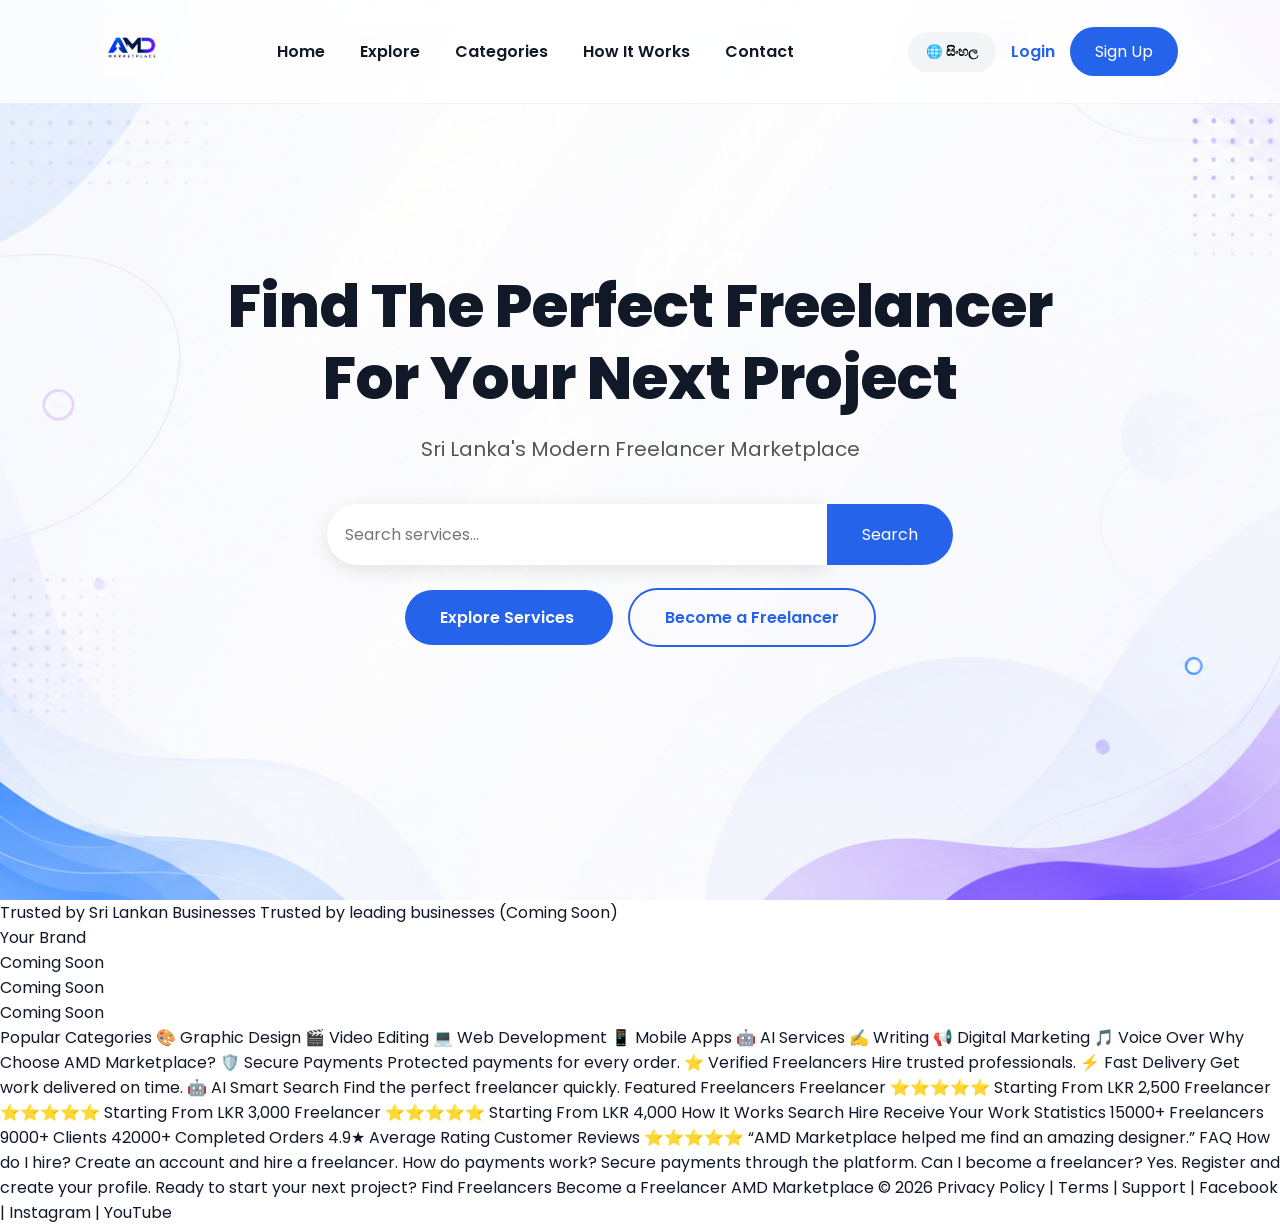
==== index.html @ 3aed6eac "Update index.html" ====
<!DOCTYPE html>
<html lang="en">
<head>
    <meta charset="UTF-8">
    <meta name="viewport" content="width=device-width, initial-scale=1.0">

    <title>AMD Marketplace | Sri Lanka's Freelancer Marketplace</title>

    <link rel="icon" type="image/png" href="images/dj.png">

    <link rel="stylesheet" href="style.css">

    <link href="https://fonts.googleapis.com/css2?family=Poppins:wght@300;400;500;600;700;800&display=swap" rel="stylesheet">

</head>

<body>

<header>

    <nav class="navbar">

        <div class="logo">

            <a href="index.html">
                <img src="images/dj.png" alt="AMD Marketplace Logo">
            </a>

        </div>

        <ul class="nav-links">

            <li><a href="#">Home</a></li>
            <li><a href="#">Explore</a></li>
            <li><a href="#">Categories</a></li>
            <li><a href="#">How It Works</a></li>
            <li><a href="#">Contact</a></li>

        </ul>

        <div class="nav-right">

            <button class="language-btn">
                🌐 සිංහල
            </button>

            <a href="#" class="login-btn">
                Login
            </a>

            <a href="#" class="signup-btn">
                Sign Up
            </a>

        </div>

    </nav>

</header>

<section class="hero">

    <div class="overlay"></div>

    <div class="hero-content">

        <h1>

            Find The Perfect Freelancer<br>

            For Your Next Project

        </h1>

        <p>

            Sri Lanka's Modern Freelancer Marketplace

        </p>

        <div class="search-box">

            <input
            type="text"
            placeholder="Search services...">

            <button>

                Search

            </button>

        </div>

        <div class="hero-buttons">

            <a href="#" class="explore-btn">

                Explore Services

            </a>

            <a href="#" class="become-btn">

                Become a Freelancer

            </a>

        </div>

    </div>

</section>
    Trusted by Sri Lankan Businesses
Trusted by leading businesses (Coming Soon)
        <div class="logo-card">Your Brand</div>
        <div class="logo-card">Coming Soon</div>
        <div class="logo-card">Coming Soon</div>
        <div class="logo-card">Coming Soon</div>
    </div>

Popular Categories
🎨
Graphic Design

🎬
Video Editing

💻
Web Development

📱
Mobile Apps

🤖
AI Services

✍️
Writing

📢
Digital Marketing

🎵
Voice Over

Why Choose AMD Marketplace?
🛡️ Secure Payments
Protected payments for every order.

⭐ Verified Freelancers
Hire trusted professionals.

⚡ Fast Delivery
Get work delivered on time.

🤖 AI Smart Search
Find the perfect freelancer quickly.

Featured Freelancers
Freelancer
⭐⭐⭐⭐⭐
Starting From LKR 2,500

Freelancer
⭐⭐⭐⭐⭐
Starting From LKR 3,000

Freelancer
⭐⭐⭐⭐⭐
Starting From LKR 4,000

How It Works
Search
Hire
Receive Your Work
Statistics
15000+
Freelancers

9000+
Clients

42000+
Completed Orders

4.9★
Average Rating

Customer Reviews
⭐⭐⭐⭐⭐ “AMD Marketplace helped me find an amazing designer.”
FAQ
How do I hire?
Create an account and hire a freelancer.
How do payments work?
Secure payments through the platform.
Can I become a freelancer?
Yes. Register and create your profile.
Ready to start your next project?
Find Freelancers Become a Freelancer
AMD Marketplace © 2026
Privacy Policy | Terms | Support | Facebook | Instagram | YouTube


<script src="script.js"></script>
    

</body>
</html>
---- style.css ----
/* ==========================
   AMD Marketplace
   Main Stylesheet
========================== */

*{
    margin:0;
    padding:0;
    box-sizing:border-box;
    font-family:'Poppins',sans-serif;
}

html{
    scroll-behavior:smooth;
}

body{

    background:url("images/ghf.png");
    background-size:cover;
    background-position:center;
    background-repeat:no-repeat;
    background-attachment:fixed;

    color:#111827;
    min-height:100vh;
}

/* ==========================
   NAVBAR
========================== */

.navbar{

    position:fixed;

    top:0;
    left:0;

    width:100%;

    padding:18px 8%;

    display:flex;

    justify-content:space-between;

    align-items:center;

    background:rgba(255,255,255,.80);

    backdrop-filter:blur(12px);

    z-index:999;

    border-bottom:1px solid rgba(0,0,0,.05);

}

.logo img{

    height:60px;

}

.nav-links{

    display:flex;

    list-style:none;

    gap:35px;

}

.nav-links a{

    text-decoration:none;

    color:#111827;

    font-weight:600;

    transition:.3s;

}

.nav-links a:hover{

    color:#2563EB;

}

.nav-right{

    display:flex;

    align-items:center;

    gap:15px;

}

/* ==========================
   BUTTONS
========================== */

.language-btn{

    padding:10px 18px;

    border:none;

    border-radius:50px;

    background:#F3F4F6;

    cursor:pointer;

    font-weight:600;

}

.login-btn{

    text-decoration:none;

    color:#2563EB;

    font-weight:600;

}

.signup-btn{

    text-decoration:none;

    padding:12px 25px;

    border-radius:50px;

    background:#2563EB;

    color:white;

    transition:.3s;

}

.signup-btn:hover{

    background:#1747b8;

}

/* ==========================
   HERO
========================== */

.hero{

    min-height:100vh;

    display:flex;

    justify-content:center;

    align-items:center;

    text-align:center;

    padding:120px 20px;

}

.hero-content{

    max-width:900px;

}

.hero h1{

    font-size:60px;

    font-weight:800;

    line-height:1.2;

}

.hero p{

    margin-top:20px;

    font-size:20px;

    color:#555;

}

/* ==========================
   SEARCH BOX
========================== */

.search-box{

    margin-top:40px;

    display:flex;

    justify-content:center;

}

.search-box input{

    width:500px;

    padding:18px;

    border:none;

    outline:none;

    border-radius:50px 0 0 50px;

    font-size:16px;

    box-shadow:0 5px 20px rgba(0,0,0,.1);

}

.search-box button{

    border:none;

    padding:18px 35px;

    background:#2563EB;

    color:white;

    font-size:16px;

    cursor:pointer;

    border-radius:0 50px 50px 0;

    transition:.3s;

}

.search-box button:hover{

    background:#1747b8;

}

/* ==========================
   HERO BUTTONS
========================== */

.hero-buttons{

    margin-top:40px;

}

.explore-btn{

    text-decoration:none;

    padding:16px 35px;

    background:#2563EB;

    color:white;

    border-radius:50px;

    margin-right:15px;

    font-weight:600;

}

.become-btn{

    text-decoration:none;

    padding:16px 35px;

    border:2px solid #2563EB;

    color:#2563EB;

    border-radius:50px;

    font-weight:600;

}

/* ==========================
   MOBILE
========================== */

@media(max-width:992px){

.nav-links{

display:none;

}

.hero h1{

font-size:42px;

}

.search-box{

flex-direction:column;

}

.search-box input{

width:100%;

border-radius:50px;

margin-bottom:15px;

}

.search-box button{

border-radius:50px;

width:100%;

}

.hero-buttons{

display:flex;

flex-direction:column;

gap:15px;

}

.explore-btn,
.become-btn{

display:block;

margin:0;

}

}
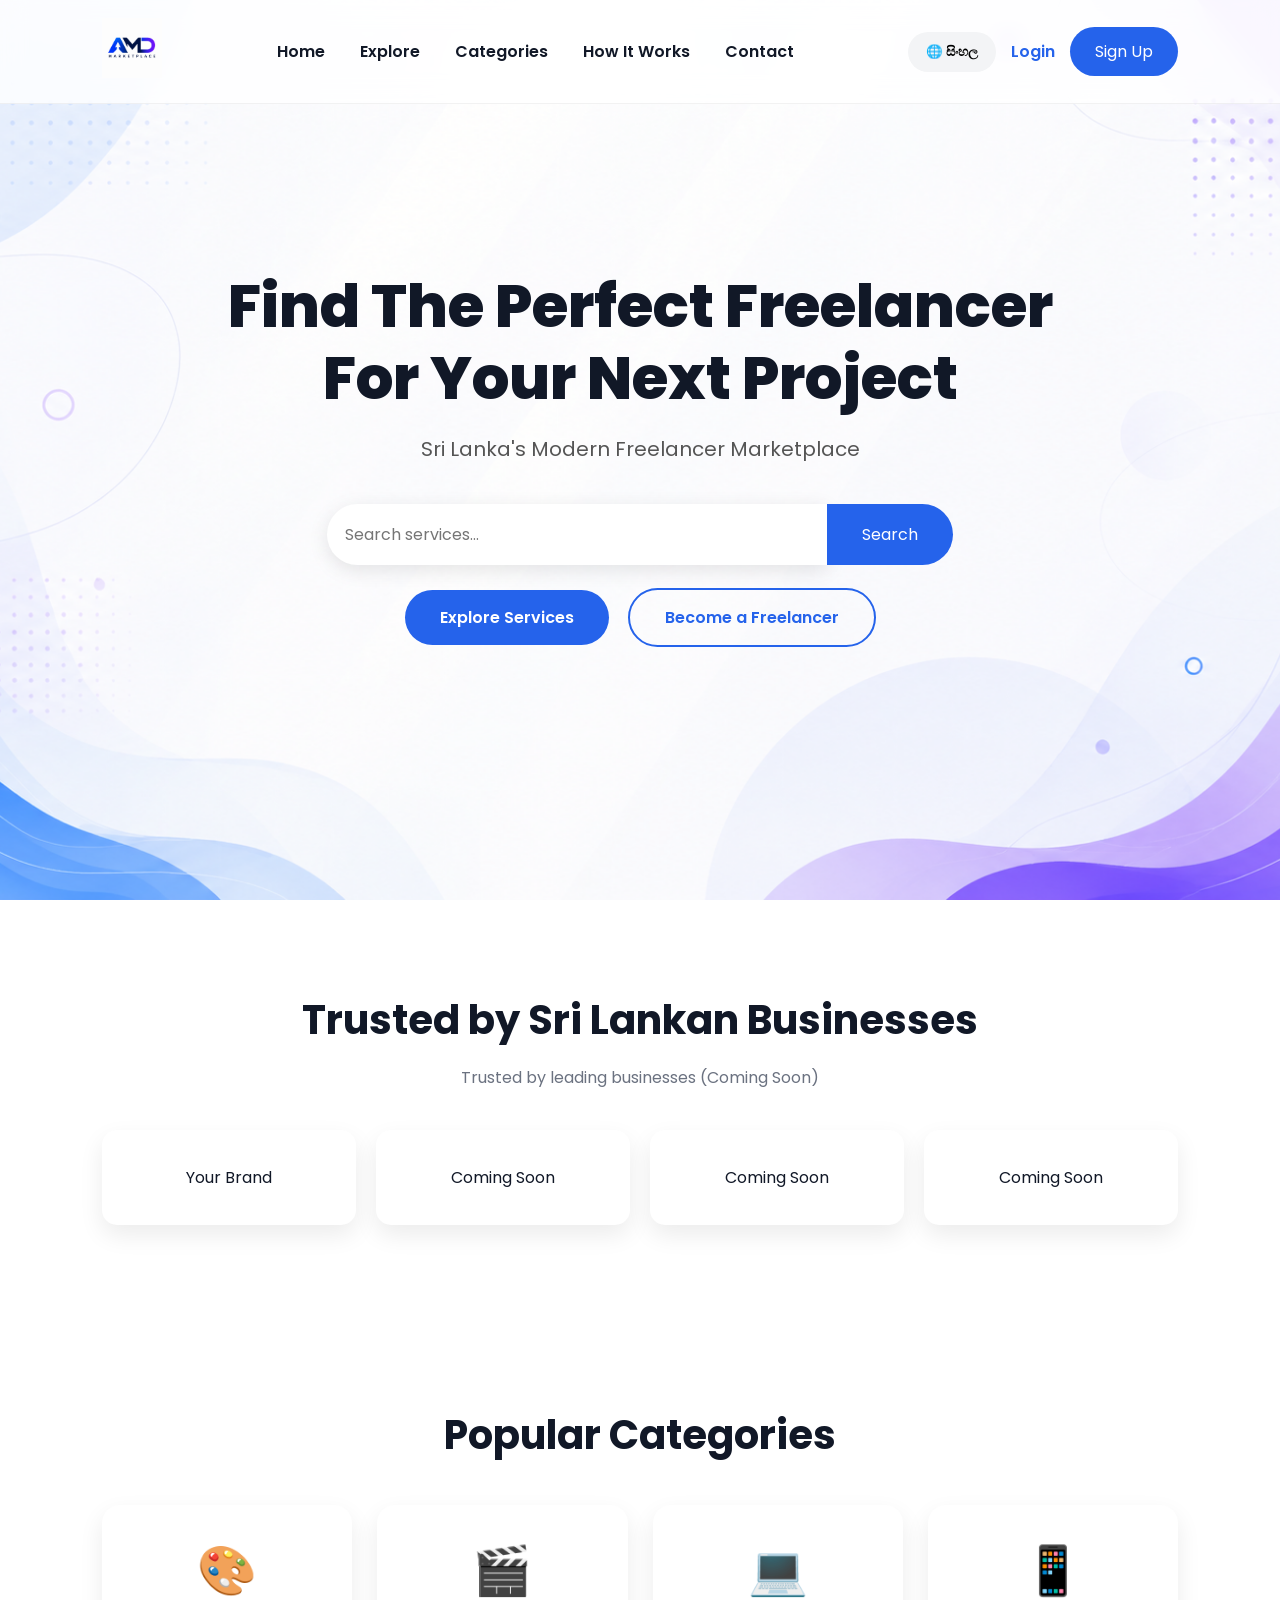
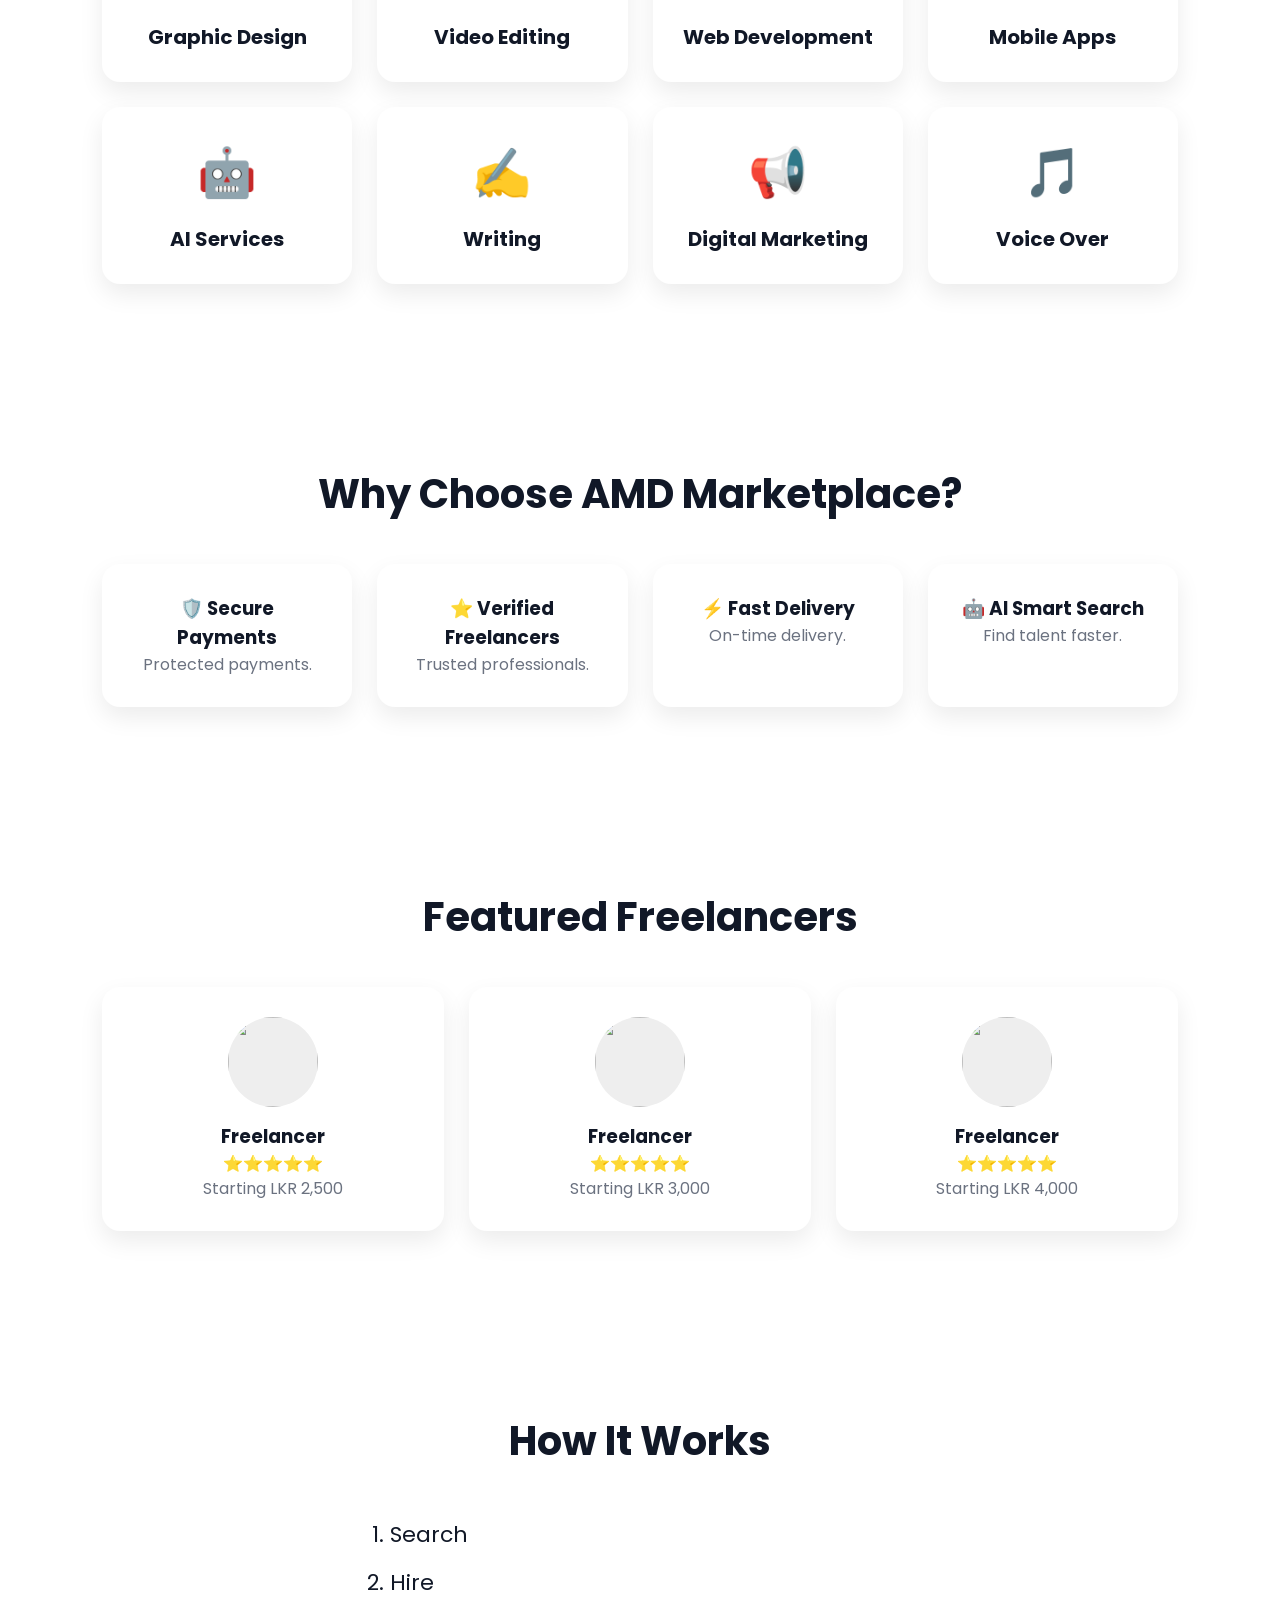
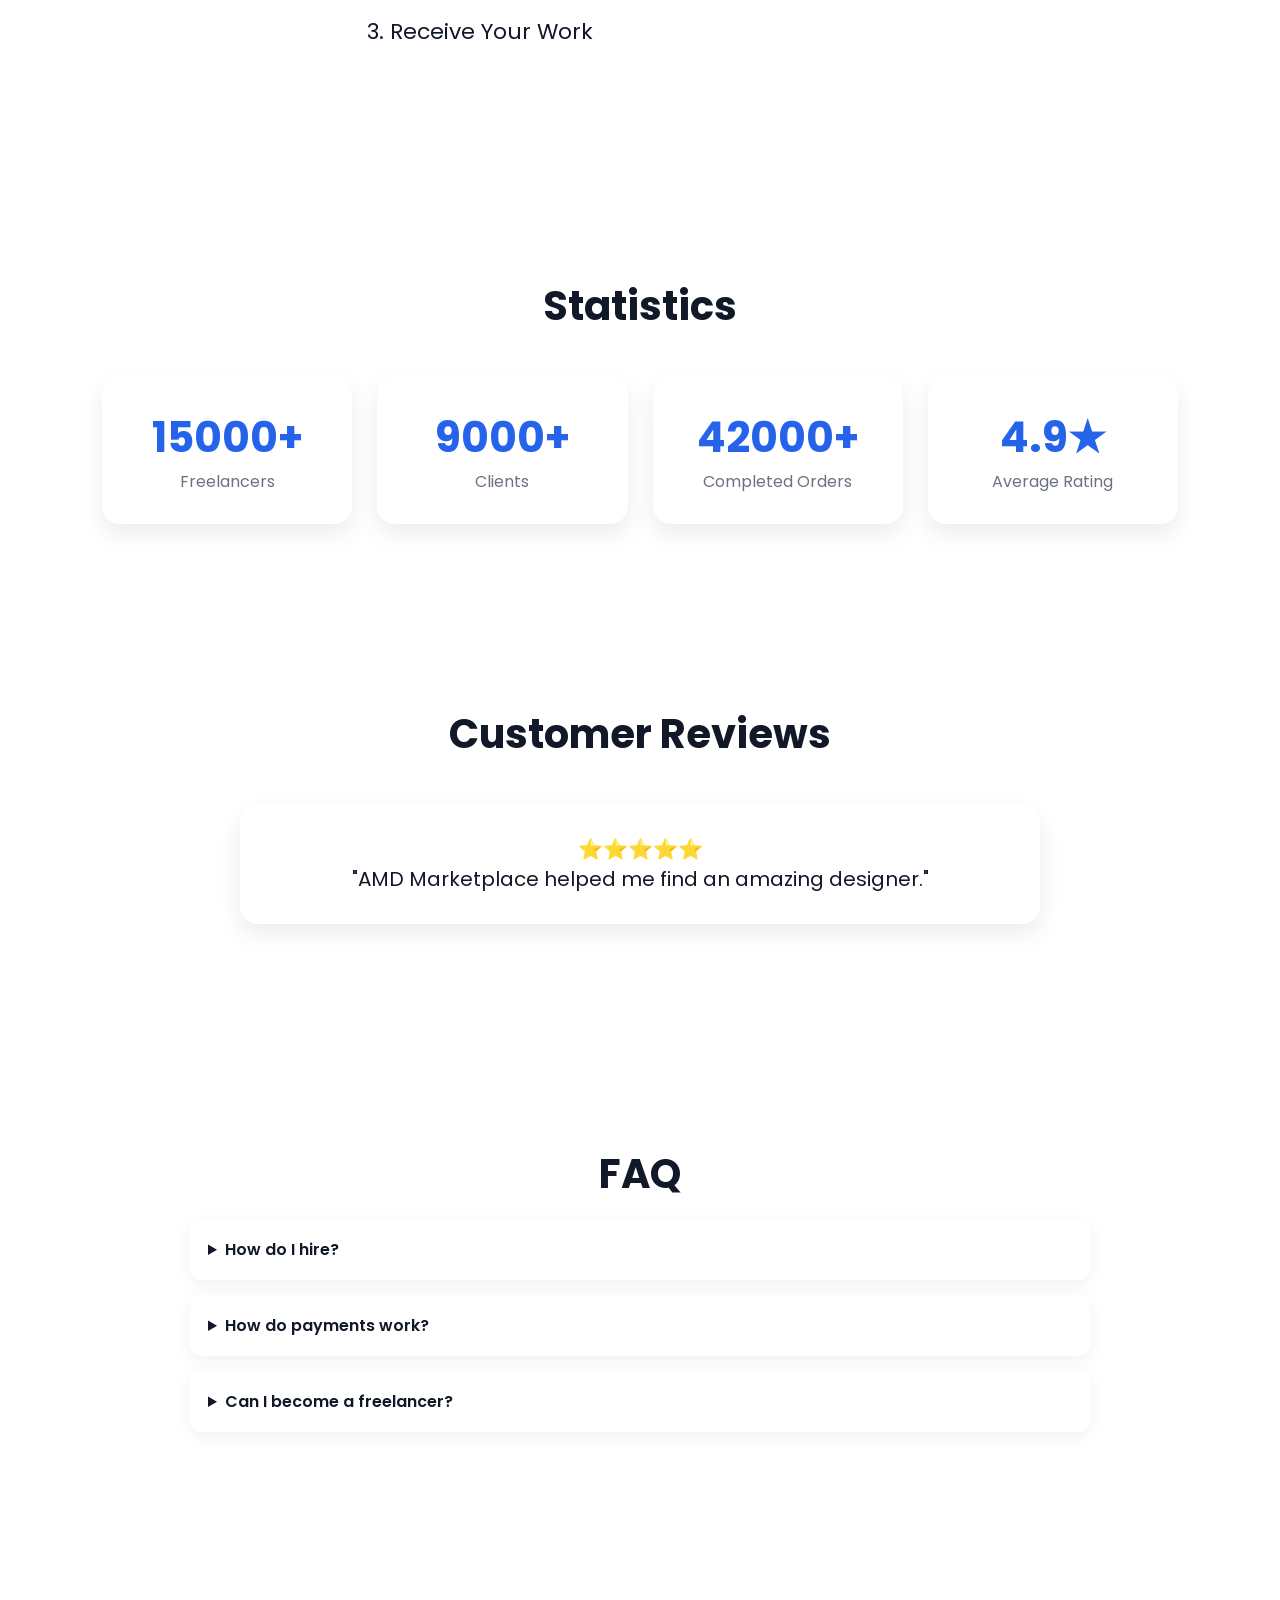
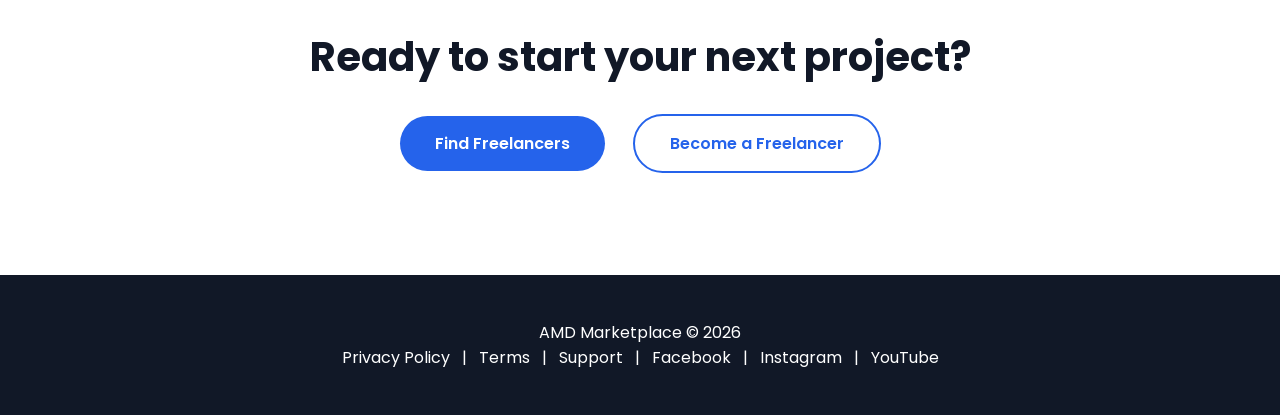
==== commit ee109560: "Update index.html" ====
--- a/index.html
+++ b/index.html
@@ -1,209 +1,121 @@
 <!DOCTYPE html>
 <html lang="en">
 <head>
-    <meta charset="UTF-8">
-    <meta name="viewport" content="width=device-width, initial-scale=1.0">
-
-    <title>AMD Marketplace | Sri Lanka's Freelancer Marketplace</title>
-
-    <link rel="icon" type="image/png" href="images/dj.png">
-
-    <link rel="stylesheet" href="style.css">
-
-    <link href="https://fonts.googleapis.com/css2?family=Poppins:wght@300;400;500;600;700;800&display=swap" rel="stylesheet">
-
+<meta charset="UTF-8">
+<meta name="viewport" content="width=device-width, initial-scale=1.0">
+<title>AMD Marketplace | Sri Lanka's Freelancer Marketplace</title>
+<link rel="icon" type="image/png" href="images/dj.png">
+<link rel="stylesheet" href="style.css">
+<link href="https://fonts.googleapis.com/css2?family=Poppins:wght@300;400;500;600;700;800&display=swap" rel="stylesheet">
 </head>
-
 <body>
 
 <header>
-
-    <nav class="navbar">
-
-        <div class="logo">
-
-            <a href="index.html">
-                <img src="images/dj.png" alt="AMD Marketplace Logo">
-            </a>
-
-        </div>
-
-        <ul class="nav-links">
-
-            <li><a href="#">Home</a></li>
-            <li><a href="#">Explore</a></li>
-            <li><a href="#">Categories</a></li>
-            <li><a href="#">How It Works</a></li>
-            <li><a href="#">Contact</a></li>
-
-        </ul>
-
-        <div class="nav-right">
-
-            <button class="language-btn">
-                🌐 සිංහල
-            </button>
-
-            <a href="#" class="login-btn">
-                Login
-            </a>
-
-            <a href="#" class="signup-btn">
-                Sign Up
-            </a>
-
-        </div>
-
-    </nav>
-
+<nav class="navbar">
+<div class="logo"><a href="index.html"><img src="images/dj.png" alt="AMD Marketplace"></a></div>
+<ul class="nav-links">
+<li><a href="#">Home</a></li>
+<li><a href="#">Explore</a></li>
+<li><a href="#">Categories</a></li>
+<li><a href="#">How It Works</a></li>
+<li><a href="#">Contact</a></li>
+</ul>
+<div class="nav-right">
+<button class="language-btn">🌐 සිංහල</button>
+<a href="#" class="login-btn">Login</a>
+<a href="#" class="signup-btn">Sign Up</a>
+</div>
+</nav>
 </header>
 
 <section class="hero">
+<div class="hero-content">
+<h1>Find The Perfect Freelancer<br>For Your Next Project</h1>
+<p>Sri Lanka's Modern Freelancer Marketplace</p>
+<div class="search-box">
+<input type="text" placeholder="Search services...">
+<button>Search</button>
+</div>
+<div class="hero-buttons">
+<a href="#" class="explore-btn">Explore Services</a>
+<a href="#" class="become-btn">Become a Freelancer</a>
+</div>
+</div>
+</section>
 
-    <div class="overlay"></div>
+<main>
 
-    <div class="hero-content">
+<section id="trusted">
+<h2>Trusted by Sri Lankan Businesses</h2>
+<p>Trusted by leading businesses (Coming Soon)</p>
+<div class="trusted-logos">
+<div class="logo-card">Your Brand</div>
+<div class="logo-card">Coming Soon</div>
+<div class="logo-card">Coming Soon</div>
+<div class="logo-card">Coming Soon</div>
+</div>
+</section>
 
-        <h1>
+<section id="categories">
+<h2>Popular Categories</h2>
+<div class="categories-grid">
+<div class="category-card">🎨<h3>Graphic Design</h3></div>
+<div class="category-card">🎬<h3>Video Editing</h3></div>
+<div class="category-card">💻<h3>Web Development</h3></div>
+<div class="category-card">📱<h3>Mobile Apps</h3></div>
+<div class="category-card">🤖<h3>AI Services</h3></div>
+<div class="category-card">✍️<h3>Writing</h3></div>
+<div class="category-card">📢<h3>Digital Marketing</h3></div>
+<div class="category-card">🎵<h3>Voice Over</h3></div>
+</div>
+</section>
 
-            Find The Perfect Freelancer<br>
+<section id="why-choose">
+<h2>Why Choose AMD Marketplace?</h2>
+<div class="why-grid">
+<div class="why-card"><h3>🛡️ Secure Payments</h3><p>Protected payments.</p></div>
+<div class="why-card"><h3>⭐ Verified Freelancers</h3><p>Trusted professionals.</p></div>
+<div class="why-card"><h3>⚡ Fast Delivery</h3><p>On-time delivery.</p></div>
+<div class="why-card"><h3>🤖 AI Smart Search</h3><p>Find talent faster.</p></div>
+</div>
+</section>
 
-            For Your Next Project
+<section id="featured"><h2>Featured Freelancers</h2><div class="featured-grid">
+<div class="freelancer-card"><img src="images/profile-placeholder.png" alt=""><h3>Freelancer</h3><p>⭐⭐⭐⭐⭐</p><p>Starting LKR 2,500</p></div>
+<div class="freelancer-card"><img src="images/profile-placeholder.png" alt=""><h3>Freelancer</h3><p>⭐⭐⭐⭐⭐</p><p>Starting LKR 3,000</p></div>
+<div class="freelancer-card"><img src="images/profile-placeholder.png" alt=""><h3>Freelancer</h3><p>⭐⭐⭐⭐⭐</p><p>Starting LKR 4,000</p></div>
+</div></section>
 
-        </h1>
+<section id="how-it-works"><h2>How It Works</h2><ol><li>Search</li><li>Hire</li><li>Receive Your Work</li></ol></section>
 
-        <p>
+<section id="statistics"><h2>Statistics</h2><div class="stats-grid">
+<div><h3>15000+</h3><p>Freelancers</p></div>
+<div><h3>9000+</h3><p>Clients</p></div>
+<div><h3>42000+</h3><p>Completed Orders</p></div>
+<div><h3>4.9★</h3><p>Average Rating</p></div>
+</div></section>
 
-            Sri Lanka's Modern Freelancer Marketplace
+<section id="reviews"><h2>Customer Reviews</h2><blockquote>⭐⭐⭐⭐⭐<br>"AMD Marketplace helped me find an amazing designer."</blockquote></section>
 
-        </p>
+<section id="faq"><h2>FAQ</h2>
+<details><summary>How do I hire?</summary><p>Create an account and hire.</p></details>
+<details><summary>How do payments work?</summary><p>Secure payments.</p></details>
+<details><summary>Can I become a freelancer?</summary><p>Yes.</p></details>
+</section>
 
-        <div class="search-box">
+<section id="cta">
+<h2>Ready to start your next project?</h2>
+<a href="#" class="explore-btn">Find Freelancers</a>
+<a href="#" class="become-btn">Become a Freelancer</a>
+</section>
 
-            <input
-            type="text"
-            placeholder="Search services...">
+</main>
 
-            <button>
-
-                Search
-
-            </button>
-
-        </div>
-
-        <div class="hero-buttons">
-
-            <a href="#" class="explore-btn">
-
-                Explore Services
-
-            </a>
-
-            <a href="#" class="become-btn">
-
-                Become a Freelancer
-
-            </a>
-
-        </div>
-
-    </div>
-
-</section>
-    Trusted by Sri Lankan Businesses
-Trusted by leading businesses (Coming Soon)
-        <div class="logo-card">Your Brand</div>
-        <div class="logo-card">Coming Soon</div>
-        <div class="logo-card">Coming Soon</div>
-        <div class="logo-card">Coming Soon</div>
-    </div>
-
-Popular Categories
-🎨
-Graphic Design
-
-🎬
-Video Editing
-
-💻
-Web Development
-
-📱
-Mobile Apps
-
-🤖
-AI Services
-
-✍️
-Writing
-
-📢
-Digital Marketing
-
-🎵
-Voice Over
-
-Why Choose AMD Marketplace?
-🛡️ Secure Payments
-Protected payments for every order.
-
-⭐ Verified Freelancers
-Hire trusted professionals.
-
-⚡ Fast Delivery
-Get work delivered on time.
-
-🤖 AI Smart Search
-Find the perfect freelancer quickly.
-
-Featured Freelancers
-Freelancer
-⭐⭐⭐⭐⭐
-Starting From LKR 2,500
-
-Freelancer
-⭐⭐⭐⭐⭐
-Starting From LKR 3,000
-
-Freelancer
-⭐⭐⭐⭐⭐
-Starting From LKR 4,000
-
-How It Works
-Search
-Hire
-Receive Your Work
-Statistics
-15000+
-Freelancers
-
-9000+
-Clients
-
-42000+
-Completed Orders
-
-4.9★
-Average Rating
-
-Customer Reviews
-⭐⭐⭐⭐⭐ “AMD Marketplace helped me find an amazing designer.”
-FAQ
-How do I hire?
-Create an account and hire a freelancer.
-How do payments work?
-Secure payments through the platform.
-Can I become a freelancer?
-Yes. Register and create your profile.
-Ready to start your next project?
-Find Freelancers Become a Freelancer
-AMD Marketplace © 2026
-Privacy Policy | Terms | Support | Facebook | Instagram | YouTube
-
+<footer id="footer">
+<p>AMD Marketplace © 2026</p>
+<p><a href="#">Privacy Policy</a> | <a href="#">Terms</a> | <a href="#">Support</a> | <a href="#">Facebook</a> | <a href="#">Instagram</a> | <a href="#">YouTube</a></p>
+</footer>
 
 <script src="script.js"></script>
-    
-
 </body>
 </html>
--- a/style.css
+++ b/style.css
@@ -363,3 +363,87 @@
 }
 
 }
+
+/* =========================== AMD Marketplace Style.css Add this BELOW
+your current CSS =========================== */
+
+section{ padding:90px 8%; }
+
+section h2{ font-size:40px; text-align:center; margin-bottom:15px;
+color:#111827; }
+
+section p{ text-align:center; color:#6b7280; }
+
+/* Trusted */
+
+.trusted-logos{ display:grid;
+grid-template-columns:repeat(auto-fit,minmax(180px,1fr)); gap:20px;
+margin-top:40px; }
+
+.logo-card{ background:#fff; border-radius:15px; padding:35px;
+text-align:center; box-shadow:0 10px 25px rgba(0,0,0,.08); }
+
+/* Categories */
+
+.categories-grid, .why-grid, .featured-grid, .stats-grid{ display:grid;
+grid-template-columns:repeat(auto-fit,minmax(220px,1fr)); gap:25px;
+margin-top:40px; }
+
+.category-card, .why-card, .freelancer-card, .stats-grid>div{
+background:#fff; border-radius:18px; padding:30px; text-align:center;
+box-shadow:0 10px 25px rgba(0,0,0,.08); transition:.35s; }
+
+.category-card:hover, .why-card:hover, .freelancer-card:hover,
+.stats-grid>div:hover{ transform:translateY(-10px); box-shadow:0 18px
+35px rgba(37,99,235,.18); }
+
+.category-card{ font-size:48px; }
+
+.category-card h3{ font-size:20px; margin-top:15px; }
+
+.freelancer-card img{ width:90px; height:90px; border-radius:50%;
+object-fit:cover; margin-bottom:15px; background:#eee; }
+
+#how-it-works ol{ max-width:500px; margin:40px auto; font-size:22px;
+line-height:2.2; }
+
+.stats-grid h3{ color:#2563EB; font-size:42px; }
+
+blockquote{ max-width:800px; margin:40px auto; background:#fff;
+padding:30px; border-radius:18px; box-shadow:0 10px 25px
+rgba(0,0,0,.08); text-align:center; font-size:20px; }
+
+details{ max-width:900px; margin:15px auto; background:#fff;
+border-radius:12px; padding:18px; box-shadow:0 5px 18px rgba(0,0,0,.06);
+}
+
+summary{ cursor:pointer; font-weight:600; }
+
+#cta{ text-align:center; }
+
+#cta a{ display:inline-block; margin:12px; padding:15px 35px;
+border-radius:50px; background:#2563EB; color:#fff;
+text-decoration:none; font-weight:600; }
+
+#cta a:last-child{ background:#fff; color:#2563EB; border:2px solid
+#2563EB; }
+
+footer{ background:#111827; color:#fff; padding:45px 8%;
+text-align:center; }
+
+footer a{ color:#fff; text-decoration:none; margin:0 8px; }
+
+@media(max-width:768px){
+
+section{ padding:70px 20px; }
+
+section h2{ font-size:30px; }
+
+blockquote{ font-size:17px; }
+
+#how-it-works ol{ font-size:18px; }
+
+#cta a{ display:block; width:100%; max-width:320px; margin:12px auto; }
+
+}
+
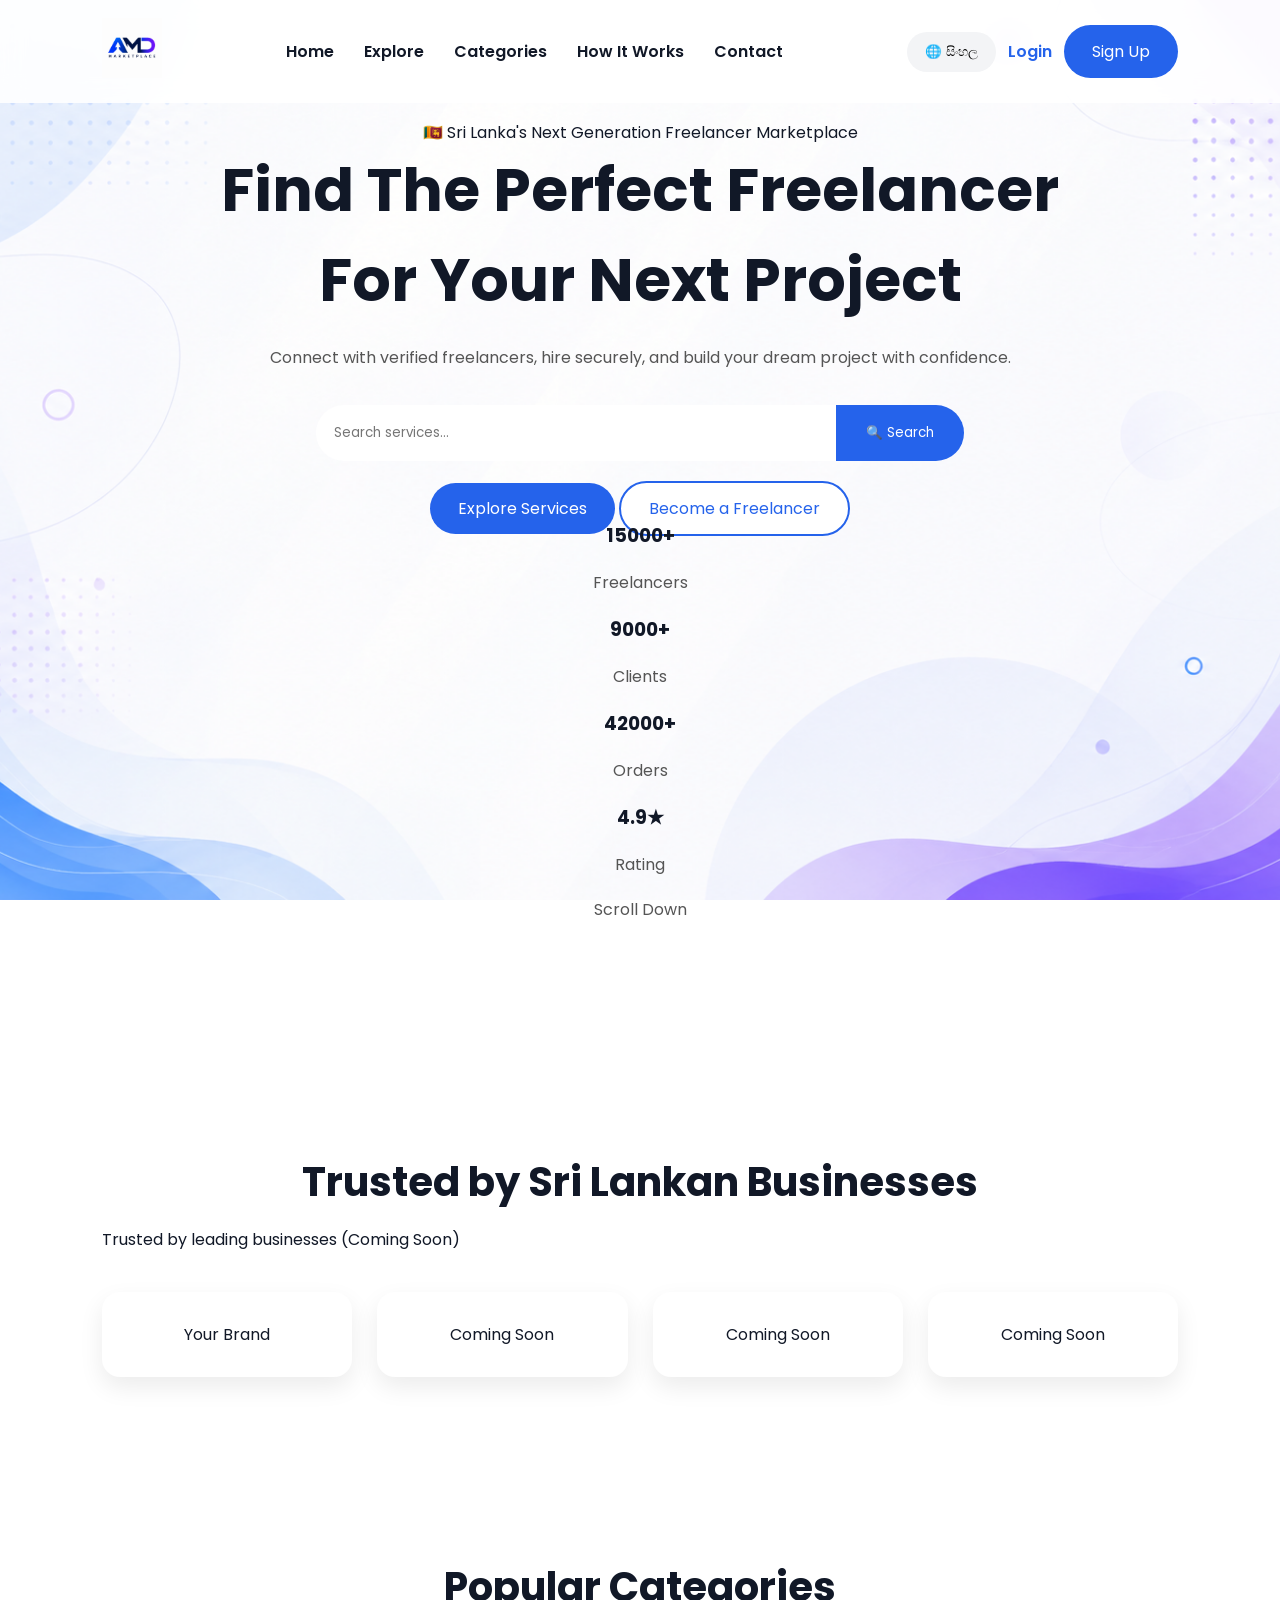
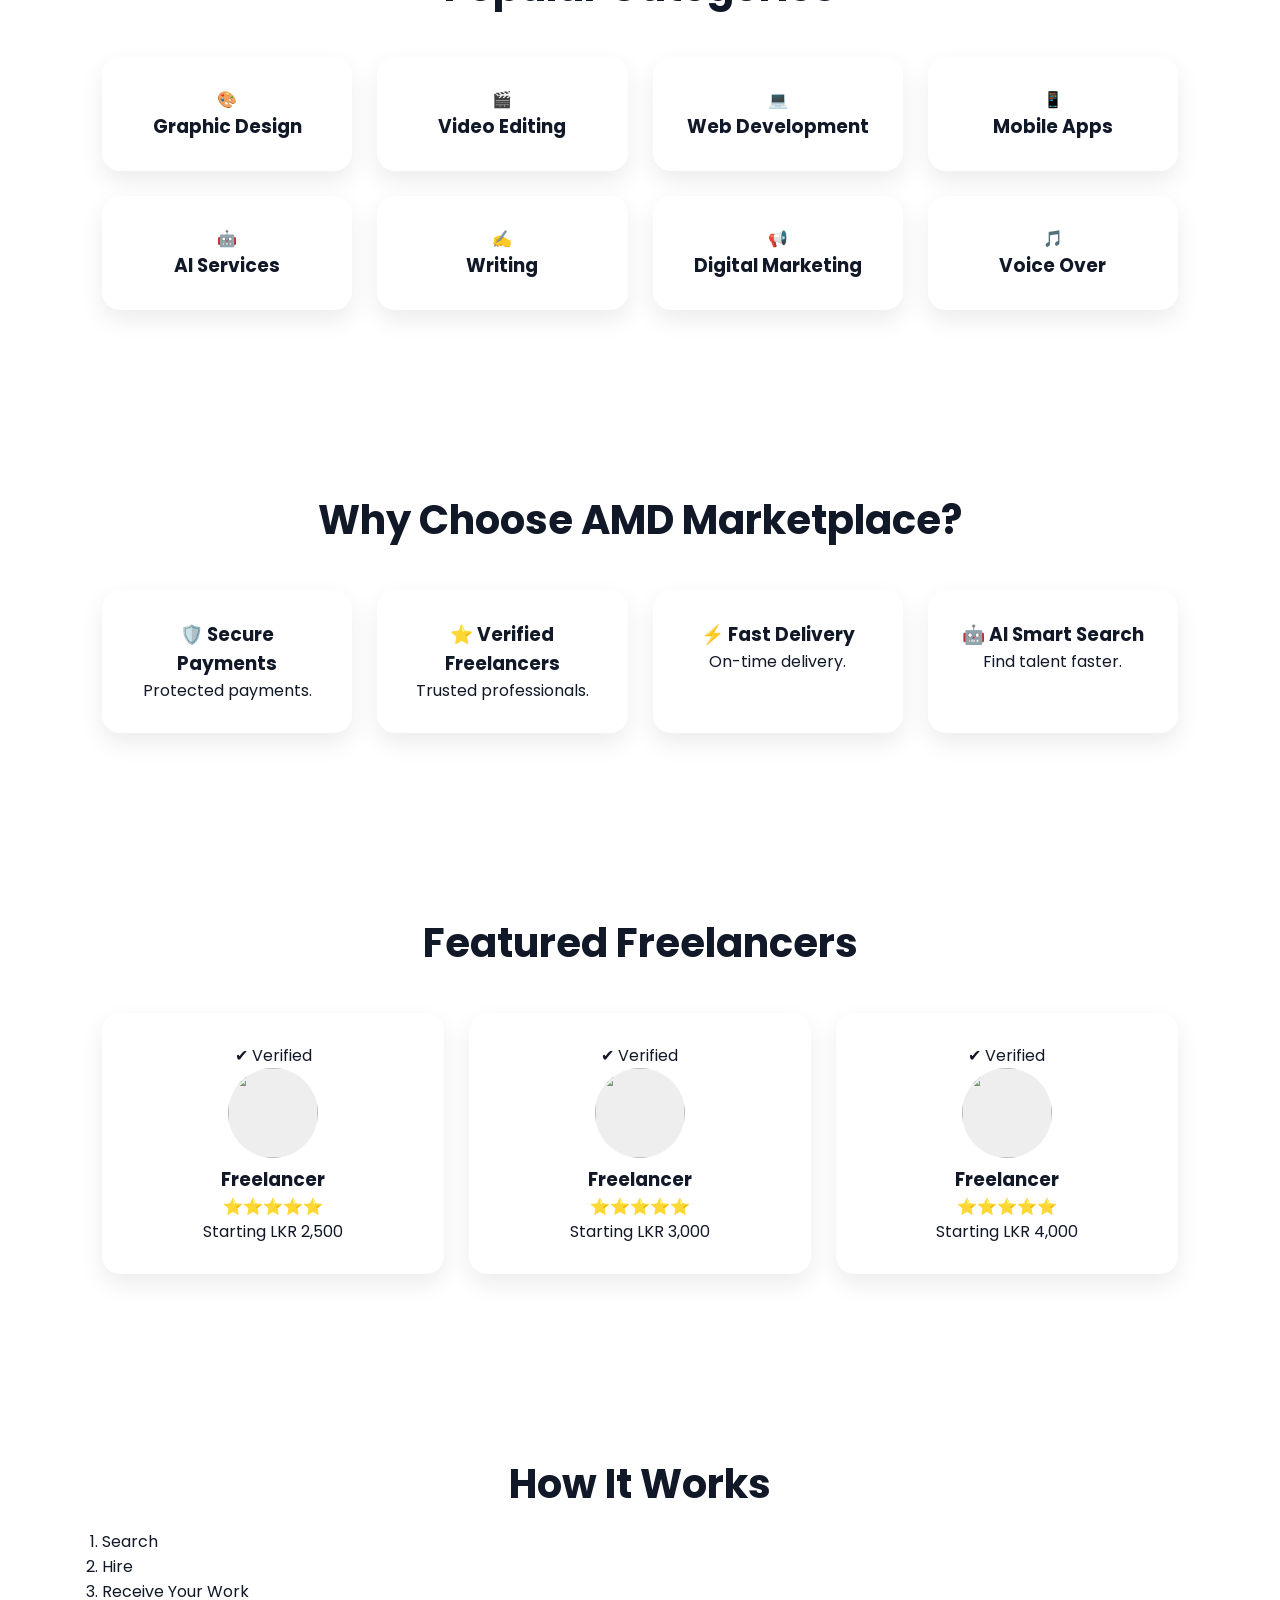
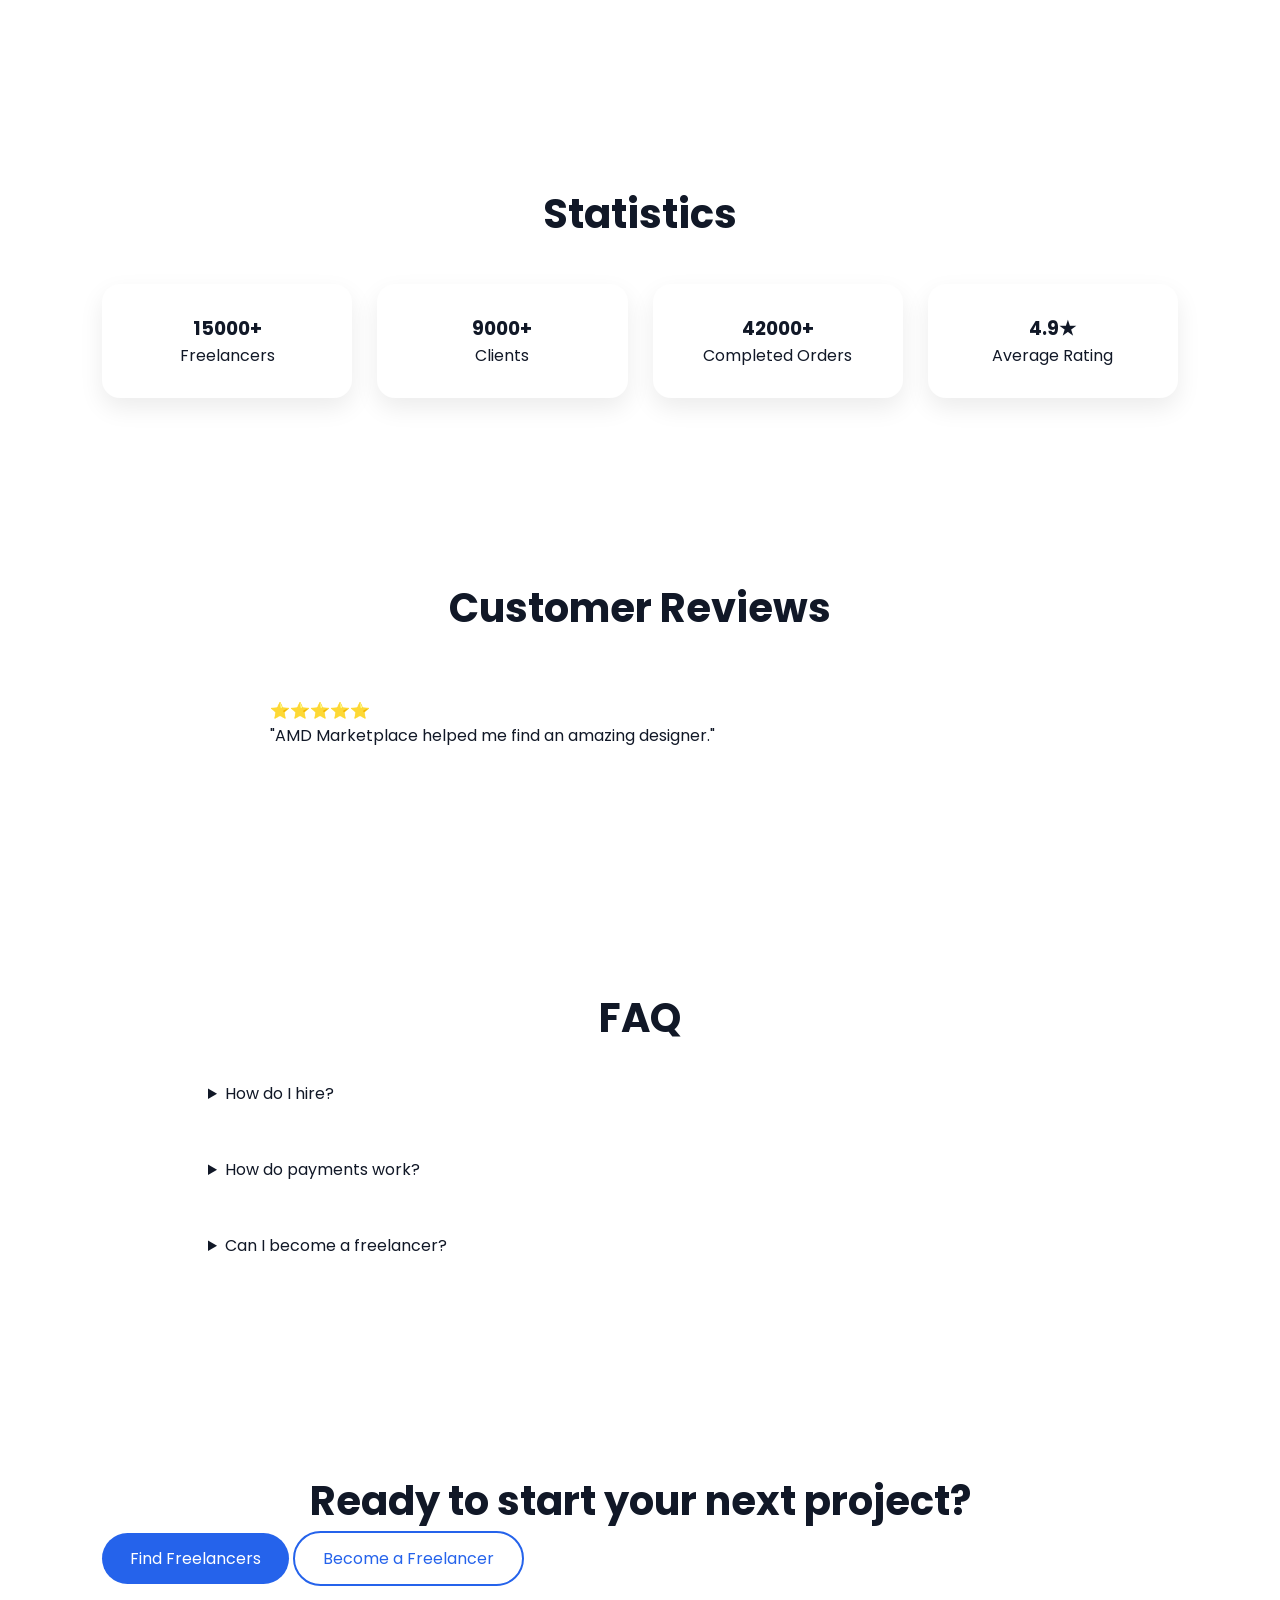
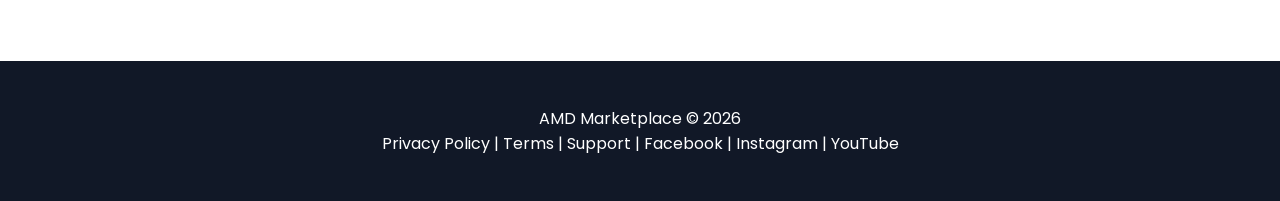
==== commit 3a63322f: "Update index.html" ====
--- a/index.html
+++ b/index.html
@@ -10,16 +10,22 @@
 </head>
 <body>
 
+<div class="bg-blur blur-1"></div>
+<div class="bg-blur blur-2"></div>
+<div class="bg-blur blur-3"></div>
+
 <header>
 <nav class="navbar">
 <div class="logo"><a href="index.html"><img src="images/dj.png" alt="AMD Marketplace"></a></div>
+
 <ul class="nav-links">
-<li><a href="#">Home</a></li>
+<li><a href="#" class="active">Home</a></li>
 <li><a href="#">Explore</a></li>
 <li><a href="#">Categories</a></li>
 <li><a href="#">How It Works</a></li>
 <li><a href="#">Contact</a></li>
 </ul>
+
 <div class="nav-right">
 <button class="language-btn">🌐 සිංහල</button>
 <a href="#" class="login-btn">Login</a>
@@ -29,17 +35,46 @@
 </header>
 
 <section class="hero">
+<div class="floating-shape s1"></div>
+<div class="floating-shape s2"></div>
+<div class="floating-shape s3"></div>
+
 <div class="hero-content">
-<h1>Find The Perfect Freelancer<br>For Your Next Project</h1>
-<p>Sri Lanka's Modern Freelancer Marketplace</p>
+
+<span class="hero-badge">🇱🇰 Sri Lanka's Next Generation Freelancer Marketplace</span>
+
+<h1>
+<span id="typing-text">Find The Perfect Freelancer</span><br>
+For Your Next Project
+</h1>
+
+<p>
+Connect with verified freelancers, hire securely,
+and build your dream project with confidence.
+</p>
+
 <div class="search-box">
 <input type="text" placeholder="Search services...">
-<button>Search</button>
+<button><span>🔍</span> Search</button>
 </div>
+
 <div class="hero-buttons">
 <a href="#" class="explore-btn">Explore Services</a>
 <a href="#" class="become-btn">Become a Freelancer</a>
 </div>
+
+<div class="hero-stats">
+<div><h3 data-count="15000">15000+</h3><p>Freelancers</p></div>
+<div><h3 data-count="9000">9000+</h3><p>Clients</p></div>
+<div><h3 data-count="42000">42000+</h3><p>Orders</p></div>
+<div><h3>4.9★</h3><p>Rating</p></div>
+</div>
+
+<div class="scroll-indicator">
+<span></span>
+<p>Scroll Down</p>
+</div>
+
 </div>
 </section>
 
@@ -81,9 +116,9 @@
 </section>
 
 <section id="featured"><h2>Featured Freelancers</h2><div class="featured-grid">
-<div class="freelancer-card"><img src="images/profile-placeholder.png" alt=""><h3>Freelancer</h3><p>⭐⭐⭐⭐⭐</p><p>Starting LKR 2,500</p></div>
-<div class="freelancer-card"><img src="images/profile-placeholder.png" alt=""><h3>Freelancer</h3><p>⭐⭐⭐⭐⭐</p><p>Starting LKR 3,000</p></div>
-<div class="freelancer-card"><img src="images/profile-placeholder.png" alt=""><h3>Freelancer</h3><p>⭐⭐⭐⭐⭐</p><p>Starting LKR 4,000</p></div>
+<div class="freelancer-card"><div class="verified">✔ Verified</div><img src="images/profile-placeholder.png" alt=""><h3>Freelancer</h3><p>⭐⭐⭐⭐⭐</p><p>Starting LKR 2,500</p></div>
+<div class="freelancer-card"><div class="verified">✔ Verified</div><img src="images/profile-placeholder.png" alt=""><h3>Freelancer</h3><p>⭐⭐⭐⭐⭐</p><p>Starting LKR 3,000</p></div>
+<div class="freelancer-card"><div class="verified">✔ Verified</div><img src="images/profile-placeholder.png" alt=""><h3>Freelancer</h3><p>⭐⭐⭐⭐⭐</p><p>Starting LKR 4,000</p></div>
 </div></section>
 
 <section id="how-it-works"><h2>How It Works</h2><ol><li>Search</li><li>Hire</li><li>Receive Your Work</li></ol></section>
@@ -97,7 +132,8 @@
 
 <section id="reviews"><h2>Customer Reviews</h2><blockquote>⭐⭐⭐⭐⭐<br>"AMD Marketplace helped me find an amazing designer."</blockquote></section>
 
-<section id="faq"><h2>FAQ</h2>
+<section id="faq">
+<h2>FAQ</h2>
 <details><summary>How do I hire?</summary><p>Create an account and hire.</p></details>
 <details><summary>How do payments work?</summary><p>Secure payments.</p></details>
 <details><summary>Can I become a freelancer?</summary><p>Yes.</p></details>
--- a/style.css
+++ b/style.css
@@ -1,449 +1,27 @@
-/* ==========================
-   AMD Marketplace
-   Main Stylesheet
-========================== */
+/* AMD Marketplace CSS */
 
-*{
-    margin:0;
-    padding:0;
-    box-sizing:border-box;
-    font-family:'Poppins',sans-serif;
-}
-
-html{
-    scroll-behavior:smooth;
-}
-
-body{
-
-    background:url("images/ghf.png");
-    background-size:cover;
-    background-position:center;
-    background-repeat:no-repeat;
-    background-attachment:fixed;
-
-    color:#111827;
-    min-height:100vh;
-}
-
-/* ==========================
-   NAVBAR
-========================== */
-
-.navbar{
-
-    position:fixed;
-
-    top:0;
-    left:0;
-
-    width:100%;
-
-    padding:18px 8%;
-
-    display:flex;
-
-    justify-content:space-between;
-
-    align-items:center;
-
-    background:rgba(255,255,255,.80);
-
-    backdrop-filter:blur(12px);
-
-    z-index:999;
-
-    border-bottom:1px solid rgba(0,0,0,.05);
-
-}
-
-.logo img{
-
-    height:60px;
-
-}
-
-.nav-links{
-
-    display:flex;
-
-    list-style:none;
-
-    gap:35px;
-
-}
-
-.nav-links a{
-
-    text-decoration:none;
-
-    color:#111827;
-
-    font-weight:600;
-
-    transition:.3s;
-
-}
-
-.nav-links a:hover{
-
-    color:#2563EB;
-
-}
-
-.nav-right{
-
-    display:flex;
-
-    align-items:center;
-
-    gap:15px;
-
-}
-
-/* ==========================
-   BUTTONS
-========================== */
-
-.language-btn{
-
-    padding:10px 18px;
-
-    border:none;
-
-    border-radius:50px;
-
-    background:#F3F4F6;
-
-    cursor:pointer;
-
-    font-weight:600;
-
-}
-
-.login-btn{
-
-    text-decoration:none;
-
-    color:#2563EB;
-
-    font-weight:600;
-
-}
-
-.signup-btn{
-
-    text-decoration:none;
-
-    padding:12px 25px;
-
-    border-radius:50px;
-
-    background:#2563EB;
-
-    color:white;
-
-    transition:.3s;
-
-}
-
-.signup-btn:hover{
-
-    background:#1747b8;
-
-}
-
-/* ==========================
-   HERO
-========================== */
-
-.hero{
-
-    min-height:100vh;
-
-    display:flex;
-
-    justify-content:center;
-
-    align-items:center;
-
-    text-align:center;
-
-    padding:120px 20px;
-
-}
-
-.hero-content{
-
-    max-width:900px;
-
-}
-
-.hero h1{
-
-    font-size:60px;
-
-    font-weight:800;
-
-    line-height:1.2;
-
-}
-
-.hero p{
-
-    margin-top:20px;
-
-    font-size:20px;
-
-    color:#555;
-
-}
-
-/* ==========================
-   SEARCH BOX
-========================== */
-
-.search-box{
-
-    margin-top:40px;
-
-    display:flex;
-
-    justify-content:center;
-
-}
-
-.search-box input{
-
-    width:500px;
-
-    padding:18px;
-
-    border:none;
-
-    outline:none;
-
-    border-radius:50px 0 0 50px;
-
-    font-size:16px;
-
-    box-shadow:0 5px 20px rgba(0,0,0,.1);
-
-}
-
-.search-box button{
-
-    border:none;
-
-    padding:18px 35px;
-
-    background:#2563EB;
-
-    color:white;
-
-    font-size:16px;
-
-    cursor:pointer;
-
-    border-radius:0 50px 50px 0;
-
-    transition:.3s;
-
-}
-
-.search-box button:hover{
-
-    background:#1747b8;
-
-}
-
-/* ==========================
-   HERO BUTTONS
-========================== */
-
-.hero-buttons{
-
-    margin-top:40px;
-
-}
-
-.explore-btn{
-
-    text-decoration:none;
-
-    padding:16px 35px;
-
-    background:#2563EB;
-
-    color:white;
-
-    border-radius:50px;
-
-    margin-right:15px;
-
-    font-weight:600;
-
-}
-
-.become-btn{
-
-    text-decoration:none;
-
-    padding:16px 35px;
-
-    border:2px solid #2563EB;
-
-    color:#2563EB;
-
-    border-radius:50px;
-
-    font-weight:600;
-
-}
-
-/* ==========================
-   MOBILE
-========================== */
-
-@media(max-width:992px){
-
-.nav-links{
-
-display:none;
-
-}
-
-.hero h1{
-
-font-size:42px;
-
-}
-
-.search-box{
-
-flex-direction:column;
-
-}
-
-.search-box input{
-
-width:100%;
-
-border-radius:50px;
-
-margin-bottom:15px;
-
-}
-
-.search-box button{
-
-border-radius:50px;
-
-width:100%;
-
-}
-
-.hero-buttons{
-
-display:flex;
-
-flex-direction:column;
-
-gap:15px;
-
-}
-
-.explore-btn,
-.become-btn{
-
-display:block;
-
-margin:0;
-
-}
-
-}
-
-/* =========================== AMD Marketplace Style.css Add this BELOW
-your current CSS =========================== */
-
-section{ padding:90px 8%; }
-
-section h2{ font-size:40px; text-align:center; margin-bottom:15px;
-color:#111827; }
-
-section p{ text-align:center; color:#6b7280; }
-
-/* Trusted */
-
-.trusted-logos{ display:grid;
-grid-template-columns:repeat(auto-fit,minmax(180px,1fr)); gap:20px;
-margin-top:40px; }
-
-.logo-card{ background:#fff; border-radius:15px; padding:35px;
-text-align:center; box-shadow:0 10px 25px rgba(0,0,0,.08); }
-
-/* Categories */
-
-.categories-grid, .why-grid, .featured-grid, .stats-grid{ display:grid;
-grid-template-columns:repeat(auto-fit,minmax(220px,1fr)); gap:25px;
-margin-top:40px; }
-
-.category-card, .why-card, .freelancer-card, .stats-grid>div{
-background:#fff; border-radius:18px; padding:30px; text-align:center;
-box-shadow:0 10px 25px rgba(0,0,0,.08); transition:.35s; }
-
-.category-card:hover, .why-card:hover, .freelancer-card:hover,
-.stats-grid>div:hover{ transform:translateY(-10px); box-shadow:0 18px
-35px rgba(37,99,235,.18); }
-
-.category-card{ font-size:48px; }
-
-.category-card h3{ font-size:20px; margin-top:15px; }
-
-.freelancer-card img{ width:90px; height:90px; border-radius:50%;
-object-fit:cover; margin-bottom:15px; background:#eee; }
-
-#how-it-works ol{ max-width:500px; margin:40px auto; font-size:22px;
-line-height:2.2; }
-
-.stats-grid h3{ color:#2563EB; font-size:42px; }
-
-blockquote{ max-width:800px; margin:40px auto; background:#fff;
-padding:30px; border-radius:18px; box-shadow:0 10px 25px
-rgba(0,0,0,.08); text-align:center; font-size:20px; }
-
-details{ max-width:900px; margin:15px auto; background:#fff;
-border-radius:12px; padding:18px; box-shadow:0 5px 18px rgba(0,0,0,.06);
-}
-
-summary{ cursor:pointer; font-weight:600; }
-
-#cta{ text-align:center; }
-
-#cta a{ display:inline-block; margin:12px; padding:15px 35px;
-border-radius:50px; background:#2563EB; color:#fff;
-text-decoration:none; font-weight:600; }
-
-#cta a:last-child{ background:#fff; color:#2563EB; border:2px solid
-#2563EB; }
-
-footer{ background:#111827; color:#fff; padding:45px 8%;
-text-align:center; }
-
-footer a{ color:#fff; text-decoration:none; margin:0 8px; }
-
-@media(max-width:768px){
-
-section{ padding:70px 20px; }
-
-section h2{ font-size:30px; }
-
-blockquote{ font-size:17px; }
-
-#how-it-works ol{ font-size:18px; }
-
-#cta a{ display:block; width:100%; max-width:320px; margin:12px auto; }
-
-}
-
+*{margin:0;padding:0;box-sizing:border-box;font-family:'Poppins',sans-serif;}
+html{scroll-behavior:smooth;}
+body{background:url("images/ghf.png") center/cover fixed no-repeat;color:#111827;}
+.navbar{position:fixed;top:0;width:100%;padding:18px 8%;display:flex;justify-content:space-between;align-items:center;background:rgba(255,255,255,.88);backdrop-filter:blur(12px);z-index:999;}
+.logo img{height:60px}.nav-links{display:flex;list-style:none;gap:30px}.nav-links a{text-decoration:none;color:#111827;font-weight:600}
+.nav-right{display:flex;gap:12px;align-items:center}
+.language-btn{border:none;background:#f3f4f6;padding:10px 18px;border-radius:50px}
+.login-btn{text-decoration:none;color:#2563EB;font-weight:600}
+.signup-btn,.explore-btn{background:#2563EB;color:#fff;padding:14px 28px;border-radius:50px;text-decoration:none}
+.become-btn{border:2px solid #2563EB;color:#2563EB;background:#fff;padding:14px 28px;border-radius:50px;text-decoration:none}
+.hero{min-height:100vh;display:flex;justify-content:center;align-items:center;text-align:center;padding:120px 20px}
+.hero h1{font-size:60px}.hero p{margin:20px 0;color:#555}
+.search-box{display:flex;justify-content:center;margin:35px 0}
+.search-box input{width:520px;padding:18px;border:none;border-radius:50px 0 0 50px}
+.search-box button{border:none;background:#2563EB;color:#fff;padding:18px 30px;border-radius:0 50px 50px 0}
+main section{padding:90px 8%}section h2{text-align:center;font-size:40px;margin-bottom:15px}
+.trusted-logos,.categories-grid,.why-grid,.featured-grid,.stats-grid{display:grid;grid-template-columns:repeat(auto-fit,minmax(220px,1fr));gap:25px;margin-top:40px}
+.logo-card,.category-card,.why-card,.freelancer-card,.stats-grid>div{background:#fff;border-radius:18px;padding:30px;text-align:center;box-shadow:0 10px 25px rgba(0,0,0,.08);transition:.3s}
+.logo-card:hover,.category-card:hover,.why-card:hover,.freelancer-card:hover,.stats-grid>div:hover{transform:translateY(-10px)}
+.freelancer-card img{width:90px;height:90px;border-radius:50%;background:#eee}
+blockquote{max-width:800px;margin:30px auto;background:#fff;padding:30px;border-radius:18px}
+details{max-width:900px;margin:15px auto;background:#fff;padding:18px;border-radius:12px}
+footer{background:#111827;color:#fff;text-align:center;padding:45px 20px}
+footer a{color:#fff;text-decoration:none}
+@media(max-width:992px){.nav-links{display:none}.hero h1{font-size:40px}.search-box{flex-direction:column}.search-box input,.search-box button{width:100%;border-radius:50px;margin-bottom:12px}.hero-buttons{display:flex;flex-direction:column;gap:12px}}
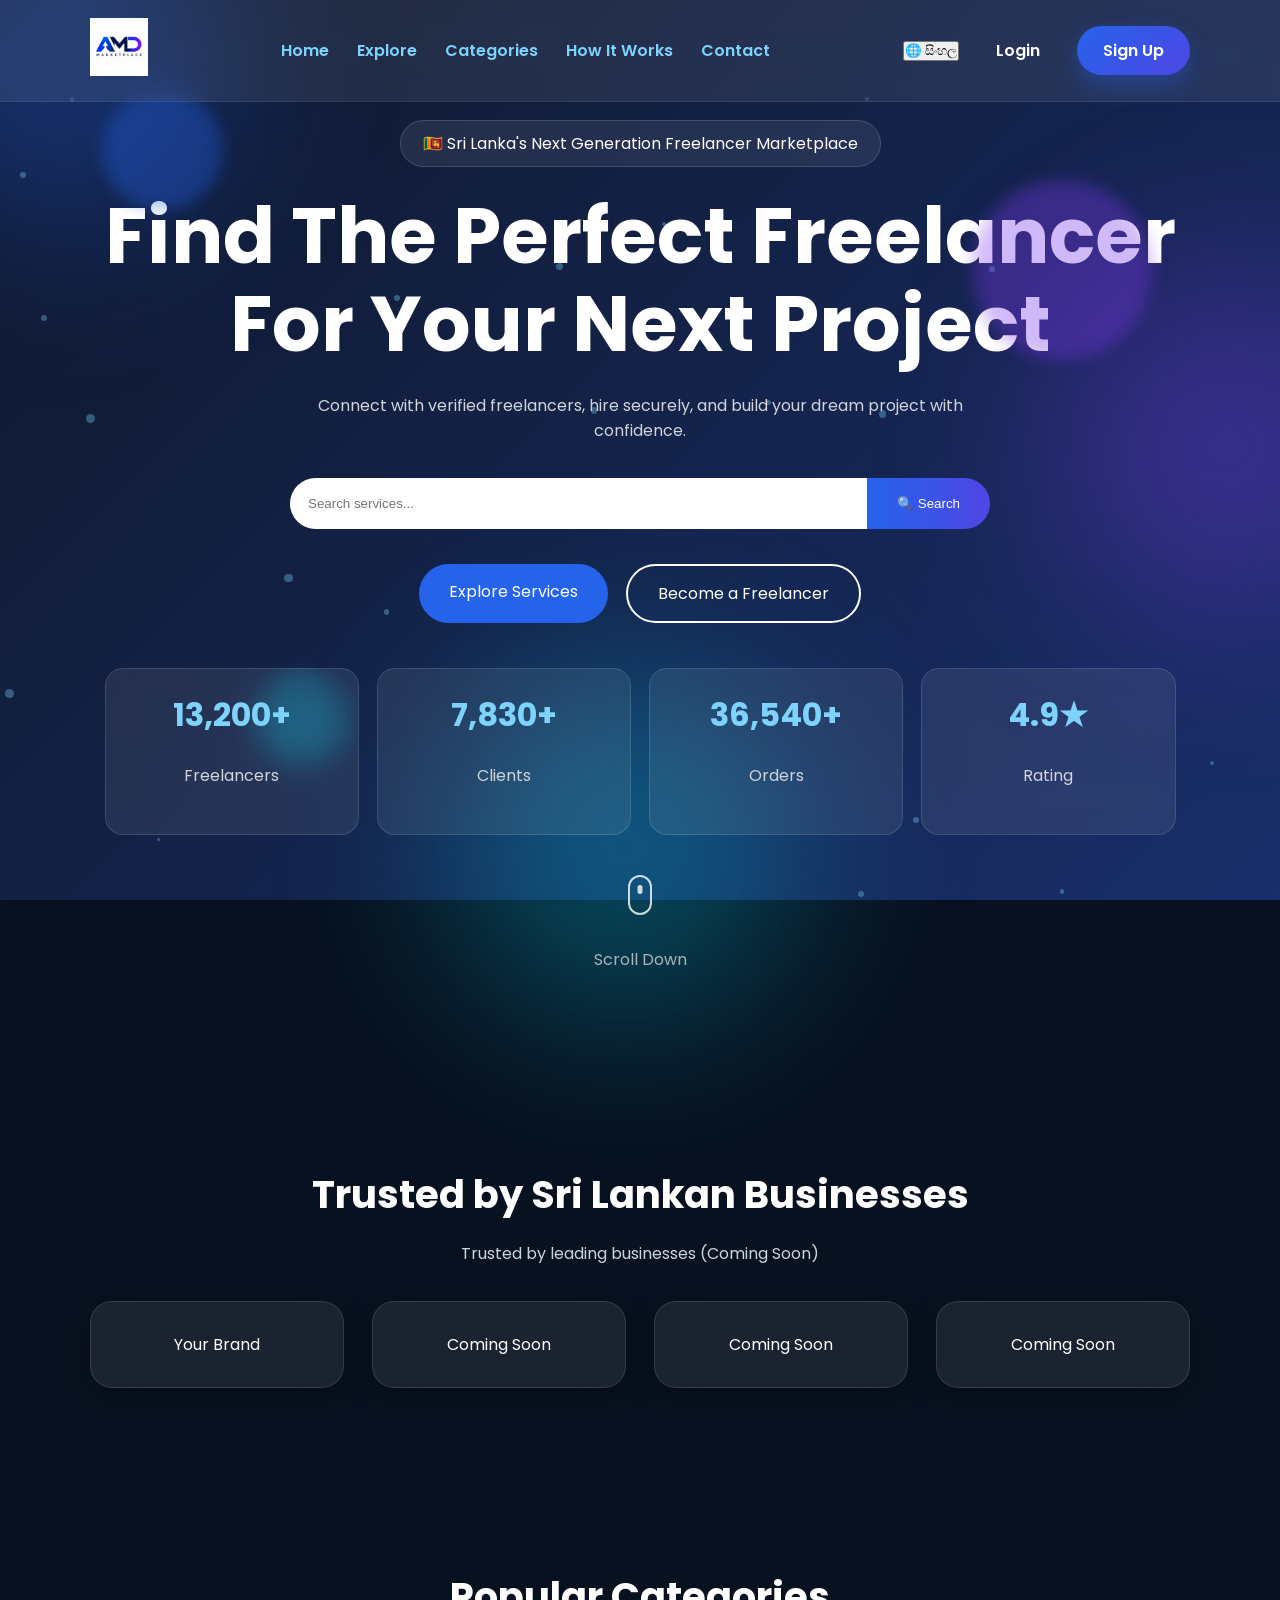
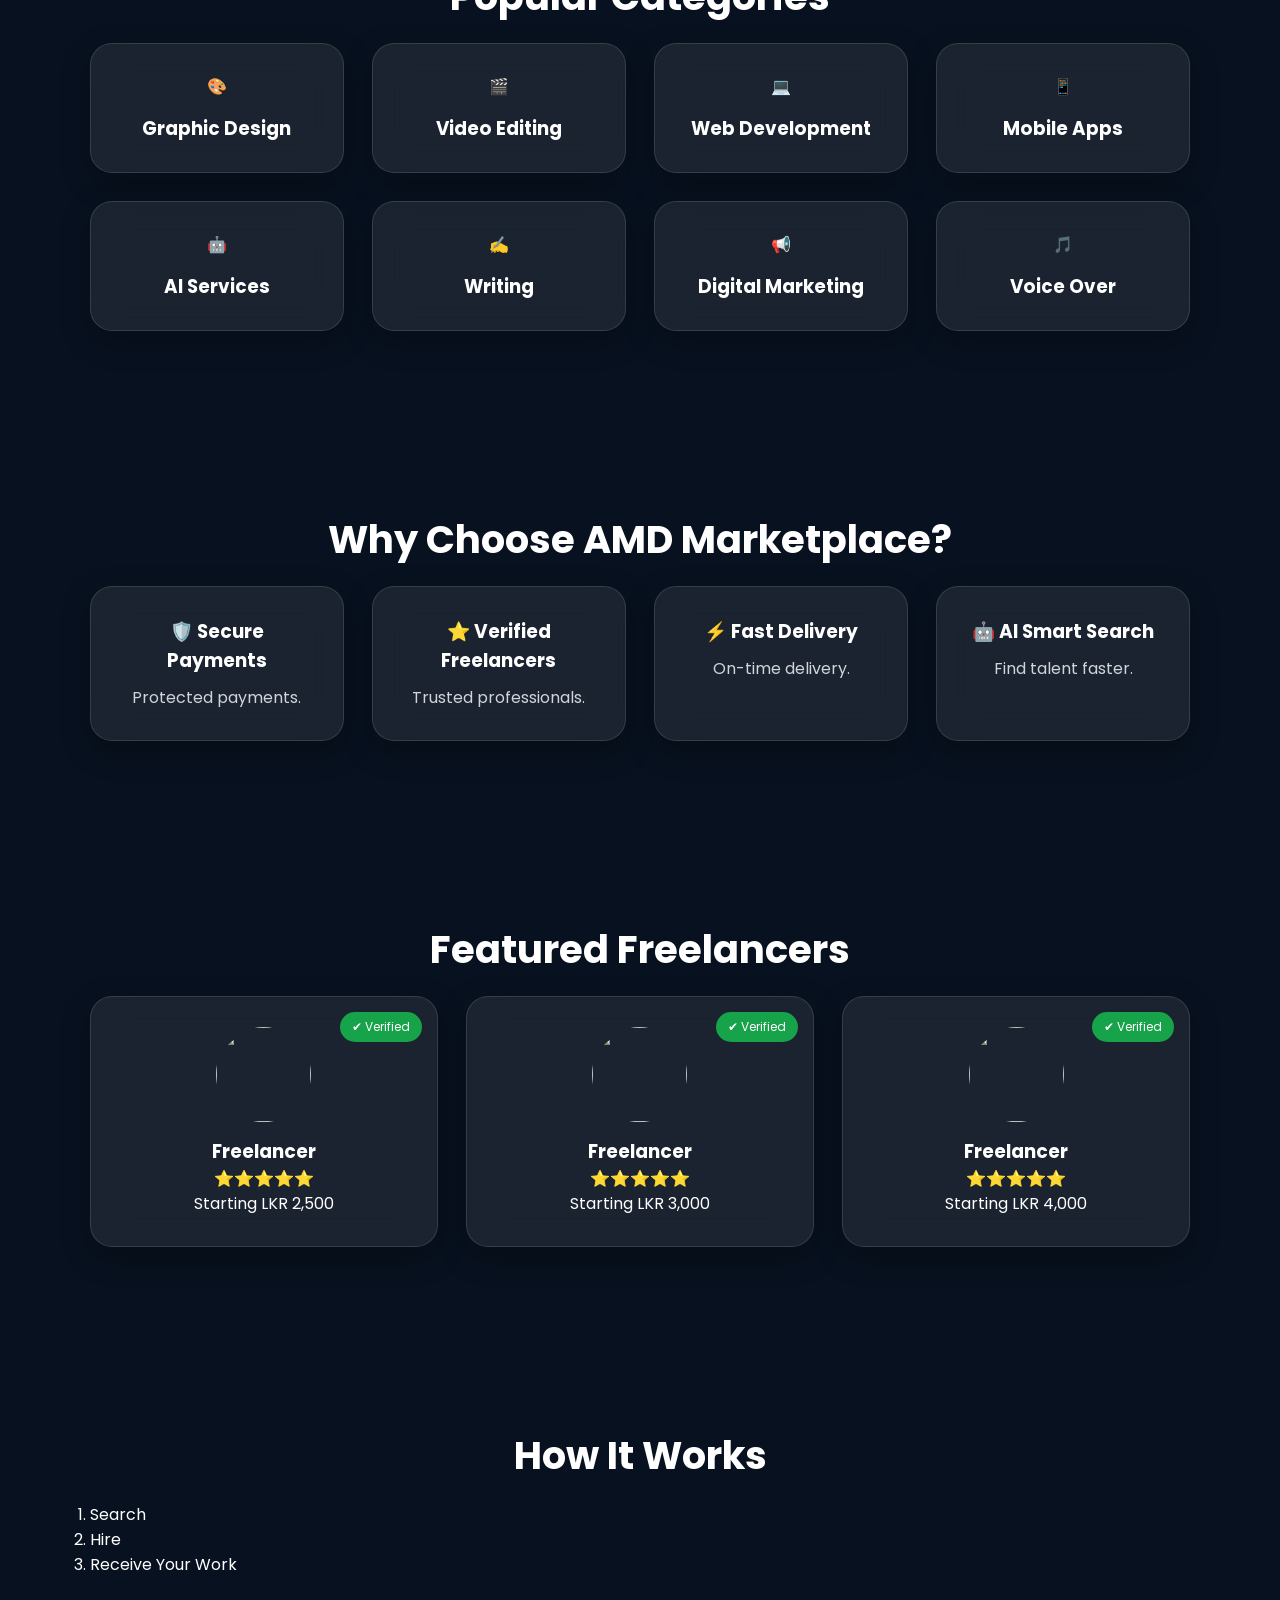
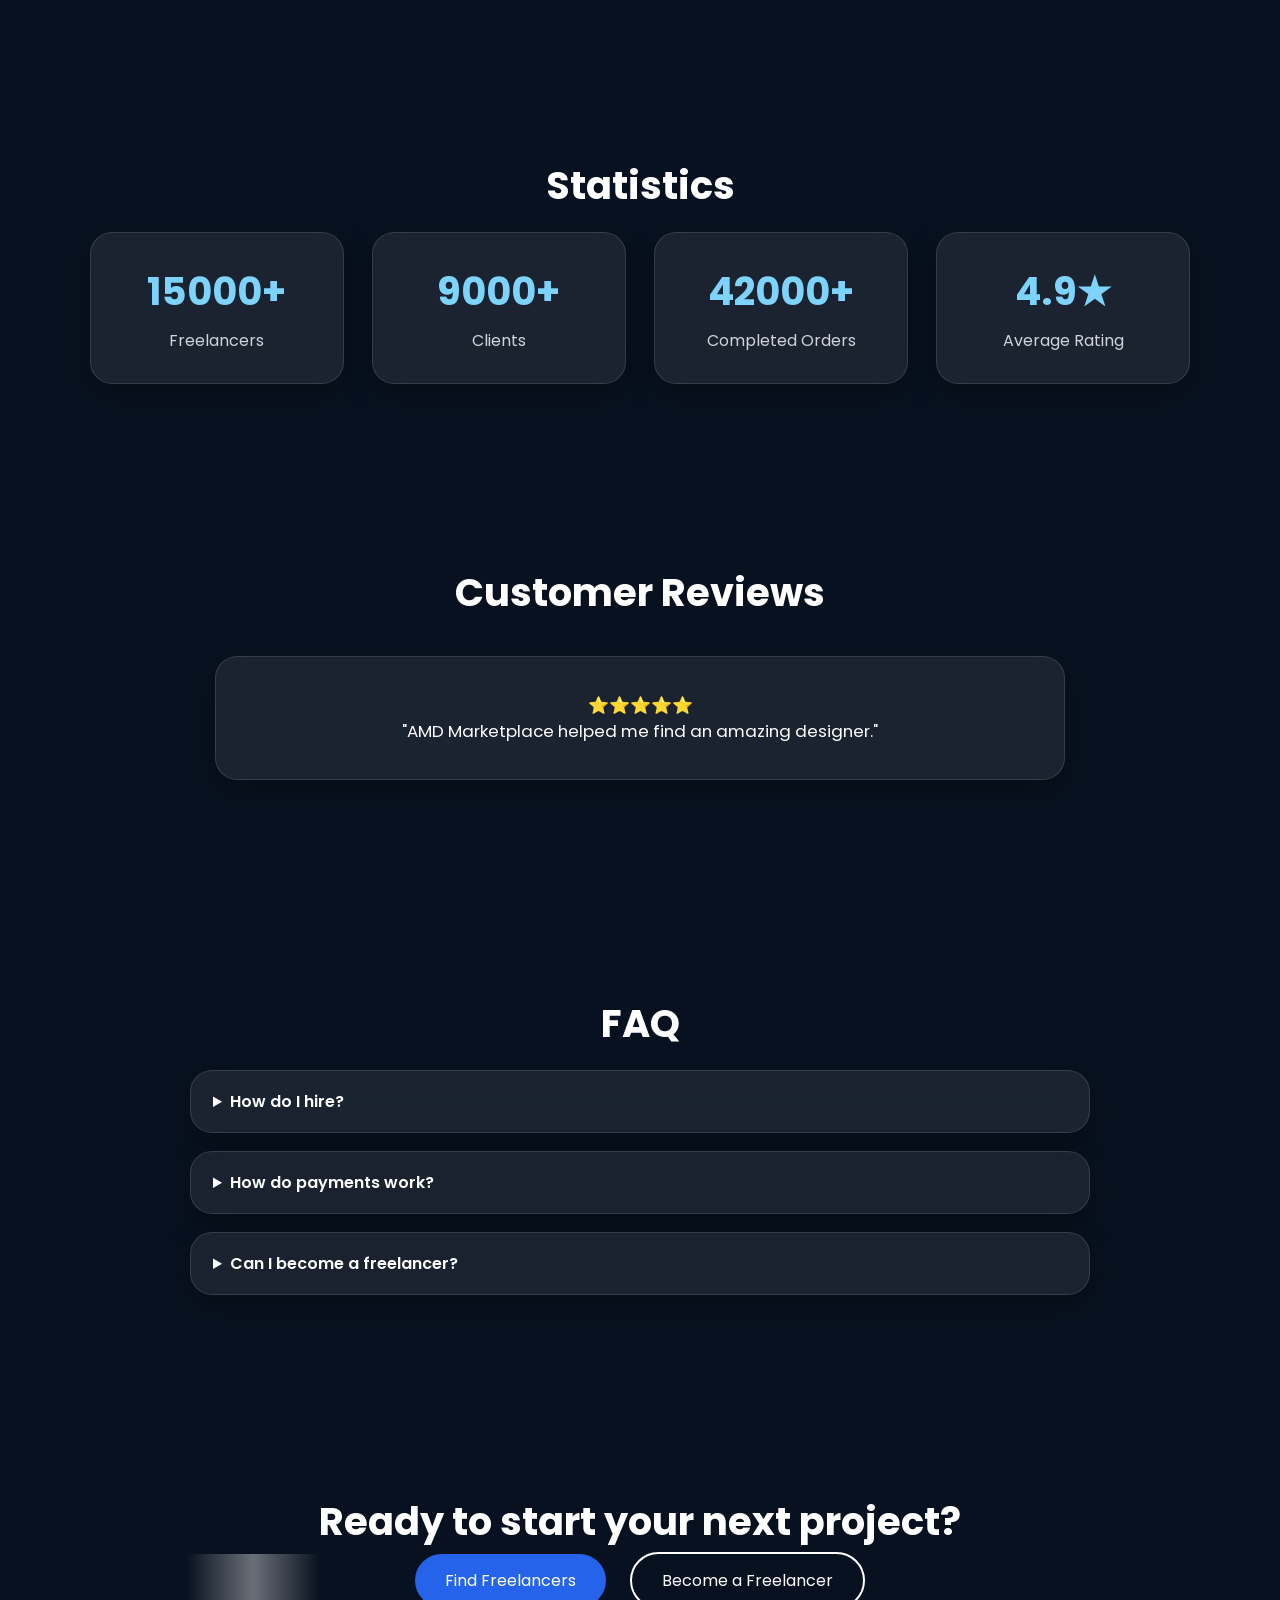
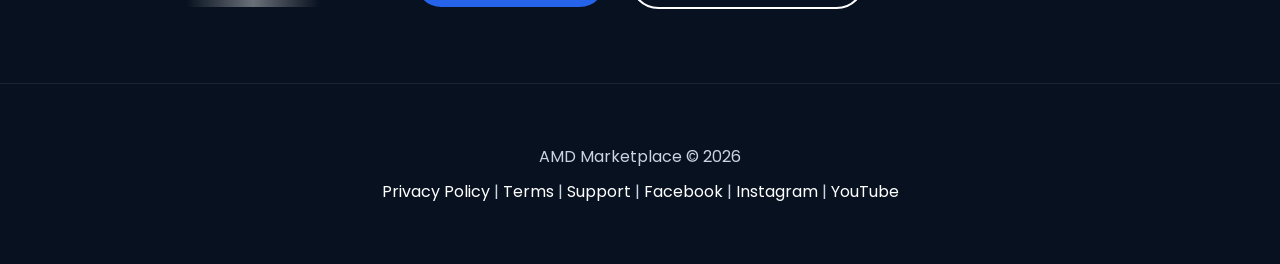
==== commit 409a311f: "Update index.html" ====
--- a/index.html
+++ b/index.html
@@ -29,7 +29,7 @@
 <div class="nav-right">
 <button class="language-btn">🌐 සිංහල</button>
 <a href="#" class="login-btn">Login</a>
-<a href="#" class="signup-btn">Sign Up</a>
+<a href="signup.html" class="signup-btn">Sign Up</a>
 </div>
 </nav>
 </header>
--- a/style.css
+++ b/style.css
@@ -1,27 +1,612 @@
-/* AMD Marketplace CSS */
-
-*{margin:0;padding:0;box-sizing:border-box;font-family:'Poppins',sans-serif;}
-html{scroll-behavior:smooth;}
-body{background:url("images/ghf.png") center/cover fixed no-repeat;color:#111827;}
-.navbar{position:fixed;top:0;width:100%;padding:18px 8%;display:flex;justify-content:space-between;align-items:center;background:rgba(255,255,255,.88);backdrop-filter:blur(12px);z-index:999;}
-.logo img{height:60px}.nav-links{display:flex;list-style:none;gap:30px}.nav-links a{text-decoration:none;color:#111827;font-weight:600}
-.nav-right{display:flex;gap:12px;align-items:center}
-.language-btn{border:none;background:#f3f4f6;padding:10px 18px;border-radius:50px}
-.login-btn{text-decoration:none;color:#2563EB;font-weight:600}
-.signup-btn,.explore-btn{background:#2563EB;color:#fff;padding:14px 28px;border-radius:50px;text-decoration:none}
-.become-btn{border:2px solid #2563EB;color:#2563EB;background:#fff;padding:14px 28px;border-radius:50px;text-decoration:none}
-.hero{min-height:100vh;display:flex;justify-content:center;align-items:center;text-align:center;padding:120px 20px}
-.hero h1{font-size:60px}.hero p{margin:20px 0;color:#555}
-.search-box{display:flex;justify-content:center;margin:35px 0}
-.search-box input{width:520px;padding:18px;border:none;border-radius:50px 0 0 50px}
-.search-box button{border:none;background:#2563EB;color:#fff;padding:18px 30px;border-radius:0 50px 50px 0}
-main section{padding:90px 8%}section h2{text-align:center;font-size:40px;margin-bottom:15px}
-.trusted-logos,.categories-grid,.why-grid,.featured-grid,.stats-grid{display:grid;grid-template-columns:repeat(auto-fit,minmax(220px,1fr));gap:25px;margin-top:40px}
-.logo-card,.category-card,.why-card,.freelancer-card,.stats-grid>div{background:#fff;border-radius:18px;padding:30px;text-align:center;box-shadow:0 10px 25px rgba(0,0,0,.08);transition:.3s}
-.logo-card:hover,.category-card:hover,.why-card:hover,.freelancer-card:hover,.stats-grid>div:hover{transform:translateY(-10px)}
-.freelancer-card img{width:90px;height:90px;border-radius:50%;background:#eee}
-blockquote{max-width:800px;margin:30px auto;background:#fff;padding:30px;border-radius:18px}
-details{max-width:900px;margin:15px auto;background:#fff;padding:18px;border-radius:12px}
-footer{background:#111827;color:#fff;text-align:center;padding:45px 20px}
-footer a{color:#fff;text-decoration:none}
-@media(max-width:992px){.nav-links{display:none}.hero h1{font-size:40px}.search-box{flex-direction:column}.search-box input,.search-box button{width:100%;border-radius:50px;margin-bottom:12px}.hero-buttons{display:flex;flex-direction:column;gap:12px}}
+/* AMD Marketplace Premium CSS - PART 1 */
+/* Foundation, Theme, Navbar, Hero, Buttons, Base Responsive */
+
+/* ========= ROOT ========= */
+:root{
+ --primary:#2563eb;
+ --secondary:#4f46e5;
+ --accent:#06b6d4;
+ --dark:#0f172a;
+ --light:#ffffff;
+ --text:#e5e7eb;
+ --radius:18px;
+ --transition:.35s ease;
+}
+
+*{margin:0;padding:0;box-sizing:border-box}
+html{scroll-behavior:smooth}
+body{
+ font-family:'Poppins',sans-serif;
+ background:#08111f;
+ color:#fff;
+ overflow-x:hidden;
+}
+
+/* Animated background */
+body::before{
+ content:"";
+ position:fixed;
+ inset:0;
+ background:linear-gradient(135deg,#0f172a,#1e3a8a,#0f172a);
+ background-size:300% 300%;
+ animation:bgMove 12s ease infinite;
+ z-index:-3;
+}
+@keyframes bgMove{
+0%{background-position:0% 50%}
+50%{background-position:100% 50%}
+100%{background-position:0% 50%}
+}
+
+/* Blur Lights */
+.bg-blur{
+ position:fixed;
+ width:350px;
+ height:350px;
+ border-radius:50%;
+ filter:blur(90px);
+ opacity:.35;
+ z-index:-2;
+}
+.blur-1{background:#2563eb;top:-120px;left:-120px;}
+.blur-2{background:#7c3aed;right:-120px;top:30%;}
+.blur-3{background:#06b6d4;bottom:-120px;left:35%;}
+
+/* Navbar */
+.navbar{
+ position:fixed;
+ top:0;
+ width:100%;
+ padding:18px 7%;
+ display:flex;
+ justify-content:space-between;
+ align-items:center;
+ backdrop-filter:blur(18px);
+ background:rgba(255,255,255,.08);
+ border-bottom:1px solid rgba(255,255,255,.08);
+ z-index:999;
+ transition:var(--transition);
+}
+.navbar.scrolled{
+ background:rgba(10,20,40,.88);
+ box-shadow:0 10px 35px rgba(0,0,0,.35);
+}
+.logo img{height:58px}
+.nav-links{display:flex;gap:28px;list-style:none}
+.nav-links a{
+ color:#fff;
+ text-decoration:none;
+ font-weight:600;
+ transition:.3s;
+}
+.nav-links a:hover,
+.nav-links .active{
+ color:#7dd3fc;
+}
+
+.hero{
+ min-height:100vh;
+ display:flex;
+ align-items:center;
+ justify-content:center;
+ text-align:center;
+ padding:120px 20px 80px;
+}
+
+.hero-badge{
+ display:inline-block;
+ padding:10px 22px;
+ border-radius:999px;
+ background:rgba(255,255,255,.08);
+ border:1px solid rgba(255,255,255,.15);
+ margin-bottom:25px;
+}
+
+.hero h1{
+ font-size:clamp(2.4rem,6vw,4.8rem);
+ line-height:1.15;
+}
+
+.hero p{
+ max-width:720px;
+ margin:24px auto;
+ color:#d1d5db;
+}
+
+.search-box{
+ display:flex;
+ justify-content:center;
+ margin:35px auto;
+ max-width:700px;
+}
+.search-box input{
+ flex:1;
+ padding:18px;
+ border:none;
+ outline:none;
+ border-radius:50px 0 0 50px;
+}
+.search-box button{
+ padding:18px 30px;
+ border:none;
+ cursor:pointer;
+ color:#fff;
+ background:linear-gradient(90deg,#2563eb,#4f46e5);
+ border-radius:0 50px 50px 0;
+}
+
+.hero-buttons{
+ display:flex;
+ gap:18px;
+ justify-content:center;
+ flex-wrap:wrap;
+}
+
+.explore-btn,
+.become-btn{
+ padding:15px 30px;
+ border-radius:999px;
+ text-decoration:none;
+ transition:.3s;
+}
+.explore-btn{
+ background:#2563eb;
+ color:#fff;
+}
+.become-btn{
+ border:2px solid #fff;
+ color:#fff;
+}
+.explore-btn:hover,
+.become-btn:hover{
+ transform:translateY(-4px);
+}
+
+@media(max-width:768px){
+ .nav-links{display:none}
+ .hero{padding-top:100px}
+ .search-box{
+   flex-direction:column;
+ }
+ .search-box input,
+ .search-box button{
+   width:100%;
+   border-radius:50px;
+   margin:6px 0;
+ }
+ .hero-buttons{
+   flex-direction:column;
+ }
+}
+/* AMD Marketplace Premium CSS - PART 2 */
+/* Cards, Sections, Statistics, Footer, Hover Effects */
+
+/* Floating Shapes */
+.floating-shape{
+ position:absolute;
+ border-radius:50%;
+ filter:blur(8px);
+ animation:float 8s ease-in-out infinite;
+ opacity:.35;
+}
+.s1{width:120px;height:120px;background:#2563eb;top:10%;left:8%;}
+.s2{width:180px;height:180px;background:#7c3aed;top:20%;right:10%;animation-delay:2s;}
+.s3{width:90px;height:90px;background:#06b6d4;bottom:15%;left:20%;animation-delay:4s;}
+
+@keyframes float{
+ 0%,100%{transform:translateY(0)}
+ 50%{transform:translateY(-25px)}
+}
+
+main section{
+ padding:90px 7%;
+}
+
+section h2{
+ text-align:center;
+ font-size:2.4rem;
+ margin-bottom:18px;
+}
+
+section>p{
+ text-align:center;
+ color:#cbd5e1;
+ max-width:700px;
+ margin:0 auto 35px;
+}
+
+/* Shared Grid */
+.trusted-logos,
+.categories-grid,
+.why-grid,
+.featured-grid,
+.stats-grid{
+ display:grid;
+ grid-template-columns:repeat(auto-fit,minmax(240px,1fr));
+ gap:28px;
+}
+
+/* Shared Card */
+.logo-card,
+.category-card,
+.why-card,
+.freelancer-card,
+.stats-grid>div,
+blockquote,
+details{
+ background:rgba(255,255,255,.08);
+ backdrop-filter:blur(18px);
+ border:1px solid rgba(255,255,255,.12);
+ border-radius:22px;
+ transition:.35s;
+ box-shadow:0 10px 30px rgba(0,0,0,.25);
+}
+
+.logo-card,
+.category-card,
+.why-card,
+.stats-grid>div{
+ padding:30px;
+ text-align:center;
+}
+
+.logo-card:hover,
+.category-card:hover,
+.why-card:hover,
+.freelancer-card:hover,
+.stats-grid>div:hover,
+details:hover{
+ transform:translateY(-10px) scale(1.02);
+ box-shadow:0 18px 45px rgba(37,99,235,.35);
+}
+
+/* Categories */
+.category-card h3{
+ margin-top:16px;
+ font-size:1.15rem;
+}
+.category-card{
+ cursor:pointer;
+}
+
+/* Why */
+.why-card p{
+ color:#d1d5db;
+ margin-top:10px;
+}
+
+/* Featured */
+.freelancer-card{
+ position:relative;
+ text-align:center;
+ padding:30px;
+ overflow:hidden;
+}
+.freelancer-card img{
+ width:95px;
+ height:95px;
+ border-radius:50%;
+ object-fit:cover;
+ margin-bottom:15px;
+}
+.verified{
+ position:absolute;
+ top:15px;
+ right:15px;
+ background:#16a34a;
+ color:#fff;
+ padding:6px 12px;
+ border-radius:999px;
+ font-size:.75rem;
+}
+
+/* Statistics */
+.stats-grid h3{
+ font-size:2.4rem;
+ color:#7dd3fc;
+}
+.stats-grid p{
+ margin-top:8px;
+ color:#d1d5db;
+}
+
+/* Reviews */
+blockquote{
+ max-width:850px;
+ margin:35px auto;
+ padding:35px;
+ font-size:1.05rem;
+ text-align:center;
+}
+
+/* FAQ */
+details{
+ max-width:900px;
+ margin:18px auto;
+ padding:18px 22px;
+}
+summary{
+ cursor:pointer;
+ font-weight:600;
+}
+
+/* CTA */
+#cta{
+ text-align:center;
+}
+#cta .explore-btn,
+#cta .become-btn{
+ margin:10px;
+}
+
+/* Footer */
+footer{
+ background:#08111f;
+ border-top:1px solid rgba(255,255,255,.08);
+ padding:50px 20px;
+ text-align:center;
+}
+footer p{
+ color:#cbd5e1;
+ margin:10px 0;
+}
+footer a{
+ color:#fff;
+ text-decoration:none;
+ transition:.3s;
+}
+footer a:hover{
+ color:#7dd3fc;
+}
+
+/* Tablet & Mobile */
+@media(max-width:992px){
+ section h2{font-size:2rem;}
+}
+
+@media(max-width:768px){
+ main section{padding:70px 20px;}
+ .trusted-logos,
+ .categories-grid,
+ .why-grid,
+ .featured-grid,
+ .stats-grid{
+   grid-template-columns:1fr;
+ }
+ .freelancer-card{
+   padding:24px;
+ }
+}
+/* AMD Marketplace Premium CSS - PART 3 */
+/* Animations, Utilities, Scroll Reveal, Final Polish */
+
+/* ===== HERO STATS ===== */
+.hero-stats{
+display:grid;
+grid-template-columns:repeat(auto-fit,minmax(160px,1fr));
+gap:18px;
+margin-top:45px;
+}
+.hero-stats div{
+background:rgba(255,255,255,.08);
+backdrop-filter:blur(14px);
+padding:22px;
+border-radius:18px;
+border:1px solid rgba(255,255,255,.12);
+transition:.35s;
+}
+.hero-stats div:hover{
+transform:translateY(-8px);
+box-shadow:0 18px 40px rgba(37,99,235,.35);
+}
+.hero-stats h3{
+font-size:2rem;
+color:#7dd3fc;
+}
+
+/* ===== BUTTON GLOW ===== */
+.explore-btn,
+.signup-btn,
+.search-box button{
+position:relative;
+overflow:hidden;
+}
+.explore-btn::before,
+.signup-btn::before,
+.search-box button::before{
+content:"";
+position:absolute;
+top:0;
+left:-120%;
+width:70%;
+height:100%;
+background:linear-gradient(90deg,transparent,rgba(255,255,255,.4),transparent);
+transition:.7s;
+}
+.explore-btn:hover::before,
+.signup-btn:hover::before,
+.search-box button:hover::before{
+left:150%;
+}
+
+/* ===== SCROLL INDICATOR ===== */
+.scroll-indicator{
+margin-top:40px;
+display:flex;
+flex-direction:column;
+align-items:center;
+gap:8px;
+opacity:.8;
+animation:bounce 2s infinite;
+}
+.scroll-indicator span{
+width:24px;
+height:40px;
+border:2px solid #fff;
+border-radius:30px;
+position:relative;
+}
+.scroll-indicator span::after{
+content:"";
+position:absolute;
+width:5px;
+height:9px;
+background:#fff;
+left:50%;
+top:8px;
+transform:translateX(-50%);
+border-radius:10px;
+animation:wheel 1.8s infinite;
+}
+
+@keyframes wheel{
+0%{opacity:0;top:8px;}
+50%{opacity:1;}
+100%{opacity:0;top:22px;}
+}
+
+@keyframes bounce{
+50%{transform:translateY(8px);}
+}
+
+/* ===== LOADING ===== */
+body{
+opacity:0;
+transition:opacity .8s ease;
+}
+body.loaded{
+opacity:1;
+}
+
+/* ===== SCROLL REVEAL ===== */
+.reveal{
+opacity:0;
+transform:translateY(50px);
+transition:1s ease;
+}
+.reveal.active{
+opacity:1;
+transform:none;
+}
+
+/* ===== FLOAT ANIMATION ===== */
+.float{
+animation:floatY 5s ease-in-out infinite;
+}
+@keyframes floatY{
+0%,100%{transform:translateY(0);}
+50%{transform:translateY(-15px);}
+}
+
+/* ===== PULSE ===== */
+.pulse{
+animation:pulse 2s infinite;
+}
+@keyframes pulse{
+0%{box-shadow:0 0 0 0 rgba(37,99,235,.6);}
+70%{box-shadow:0 0 0 18px rgba(37,99,235,0);}
+100%{box-shadow:0 0 0 0 rgba(37,99,235,0);}
+}
+
+/* ===== UTILITIES ===== */
+.text-center{text-align:center;}
+.mt-1{margin-top:10px;}
+.mt-2{margin-top:20px;}
+.mt-3{margin-top:30px;}
+.mb-1{margin-bottom:10px;}
+.mb-2{margin-bottom:20px;}
+.mb-3{margin-bottom:30px;}
+.hidden{display:none;}
+.rounded{border-radius:18px;}
+.shadow{
+box-shadow:0 12px 35px rgba(0,0,0,.25);
+}
+
+/* ===== LARGE SCREEN ===== */
+@media(min-width:1400px){
+.hero{
+padding-left:10%;
+padding-right:10%;
+}
+.hero h1{
+font-size:5.4rem;
+}
+main section{
+padding:110px 10%;
+}
+}
+
+/* ===== MOBILE ===== */
+@media(max-width:576px){
+.hero h1{
+font-size:2rem;
+}
+.hero p{
+font-size:.95rem;
+}
+.hero-stats{
+grid-template-columns:1fr 1fr;
+}
+.navbar{
+padding:15px;
+}
+.logo img{
+height:46px;
+}
+}
+
+/* ===== END ===== */
+/* Login Button */
+.login-btn{
+    color:#ffffff;
+    text-decoration:none;
+    font-weight:600;
+    padding:12px 22px;
+    border-radius:50px;
+    transition:0.3s ease;
+}
+
+.login-btn:hover{
+    background:rgba(255,255,255,0.12);
+    color:#7dd3fc;
+}
+
+/* Sign Up Button */
+.signup-btn{
+    display:inline-flex;
+    align-items:center;
+    justify-content:center;
+    padding:12px 26px;
+    border-radius:50px;
+    text-decoration:none;
+    font-weight:600;
+    color:#fff;
+    background:linear-gradient(135deg,#2563eb,#4f46e5);
+    box-shadow:0 10px 25px rgba(37,99,235,.35);
+    transition:.35s ease;
+}
+
+.signup-btn:hover{
+    transform:translateY(-3px);
+    box-shadow:0 15px 35px rgba(37,99,235,.5);
+}
+
+/* Right Side */
+.nav-right{
+    display:flex;
+    align-items:center;
+    gap:15px;
+}
+
+/* Mobile */
+@media(max-width:768px){
+    .nav-right{
+        gap:10px;
+    }
+
+    .login-btn,
+    .signup-btn{
+        padding:10px 18px;
+        font-size:14px;
+    }
+}
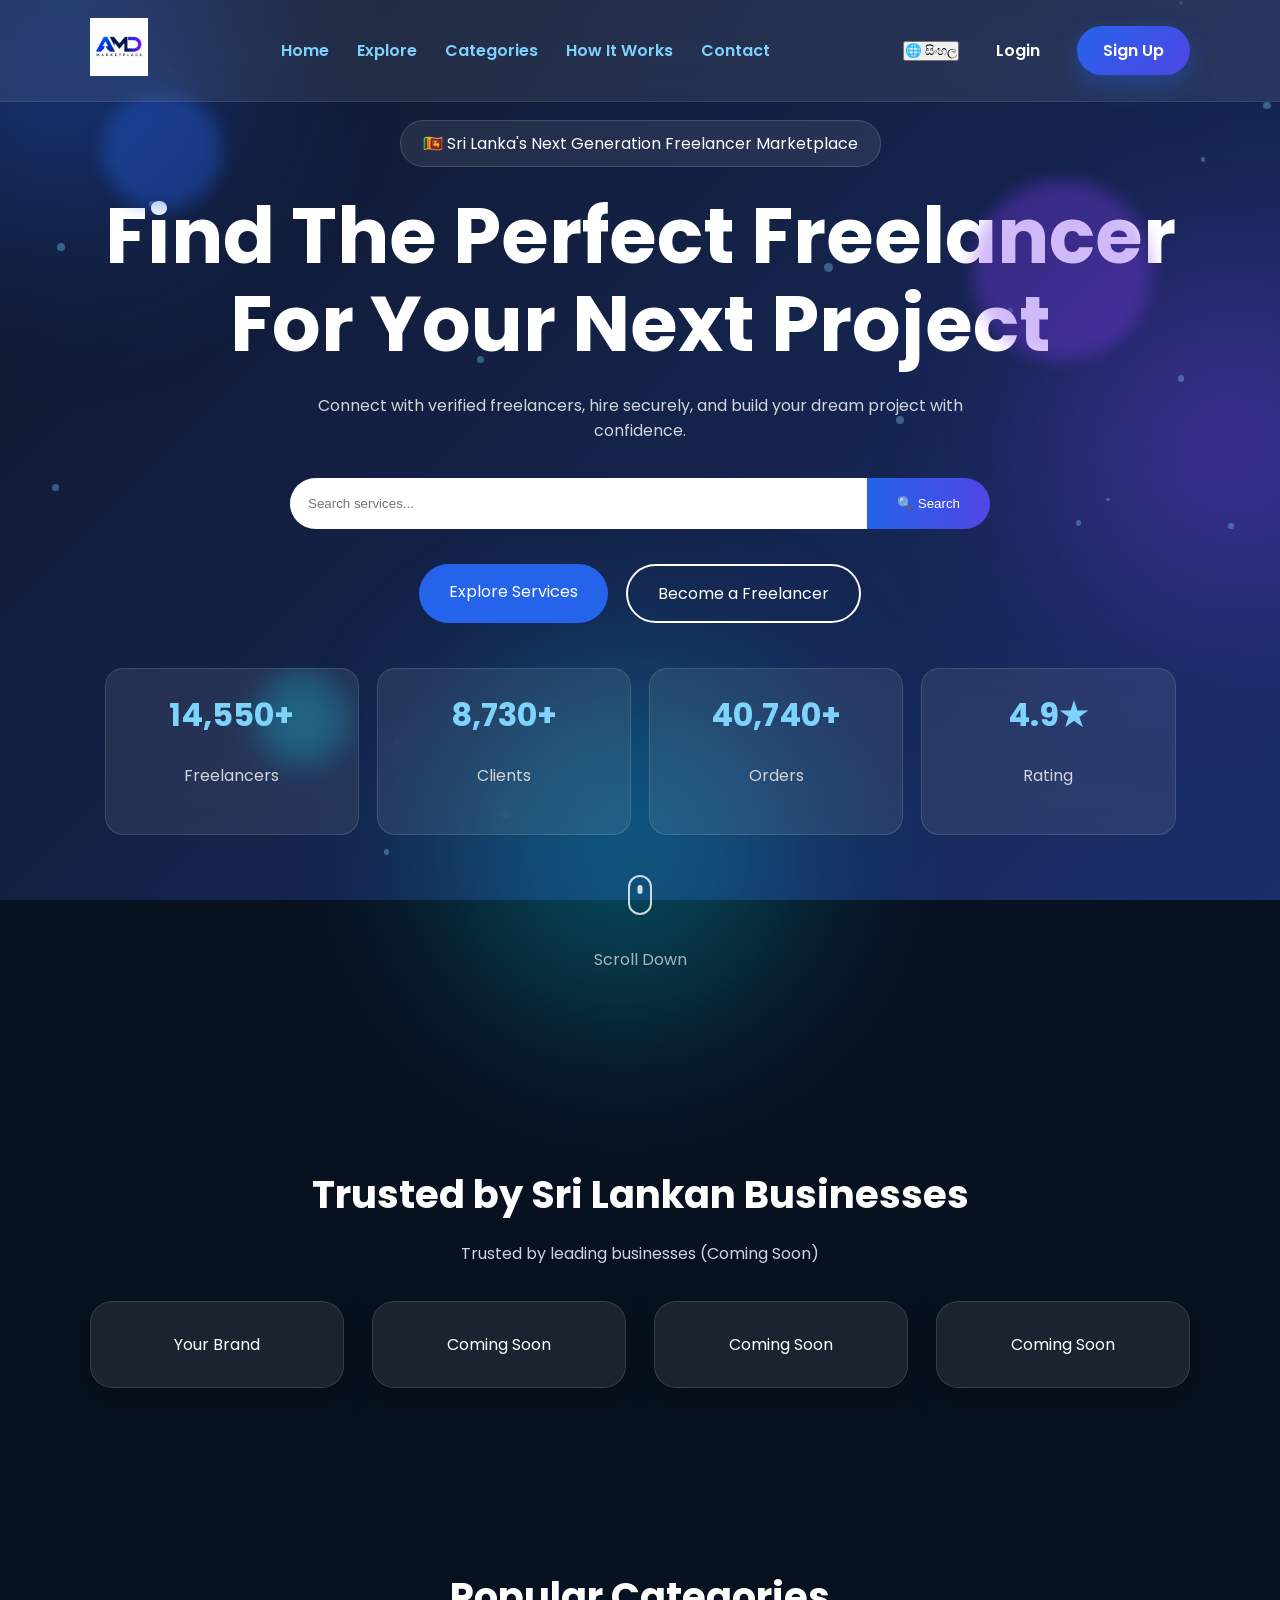
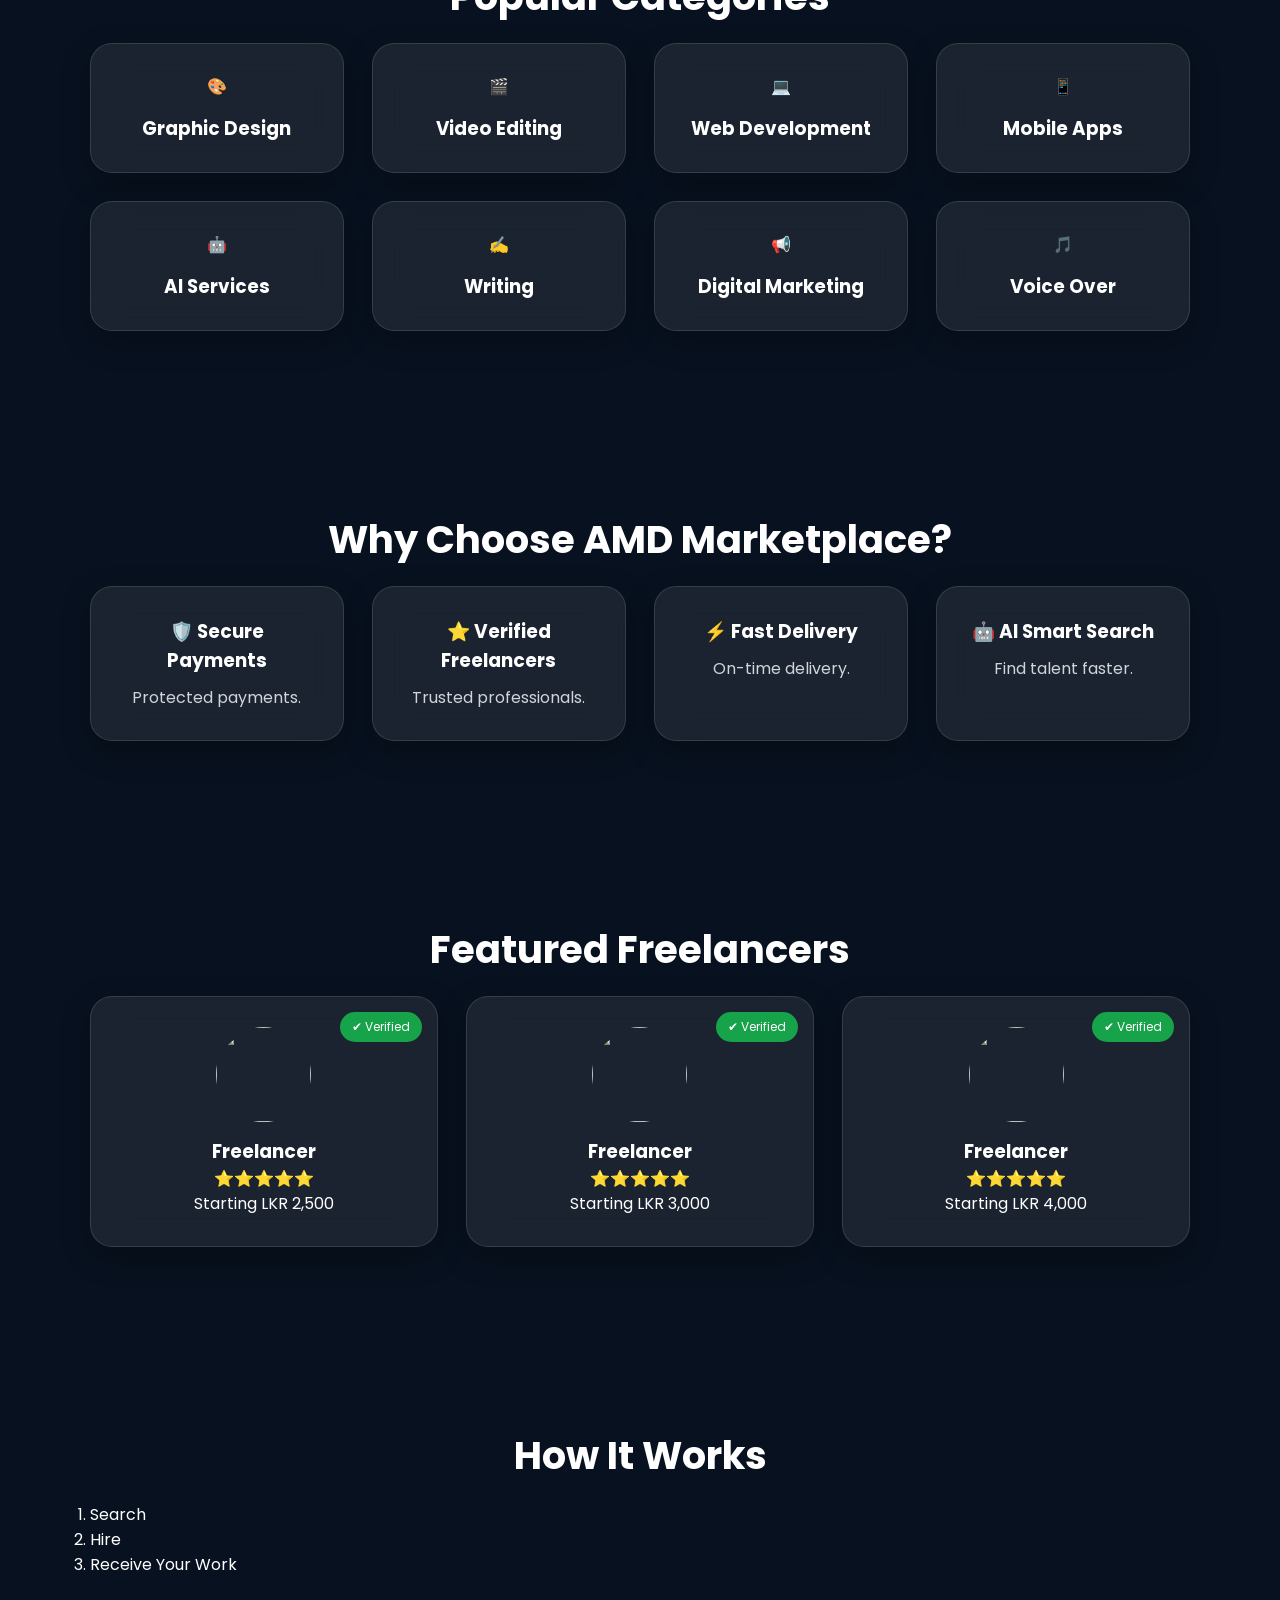
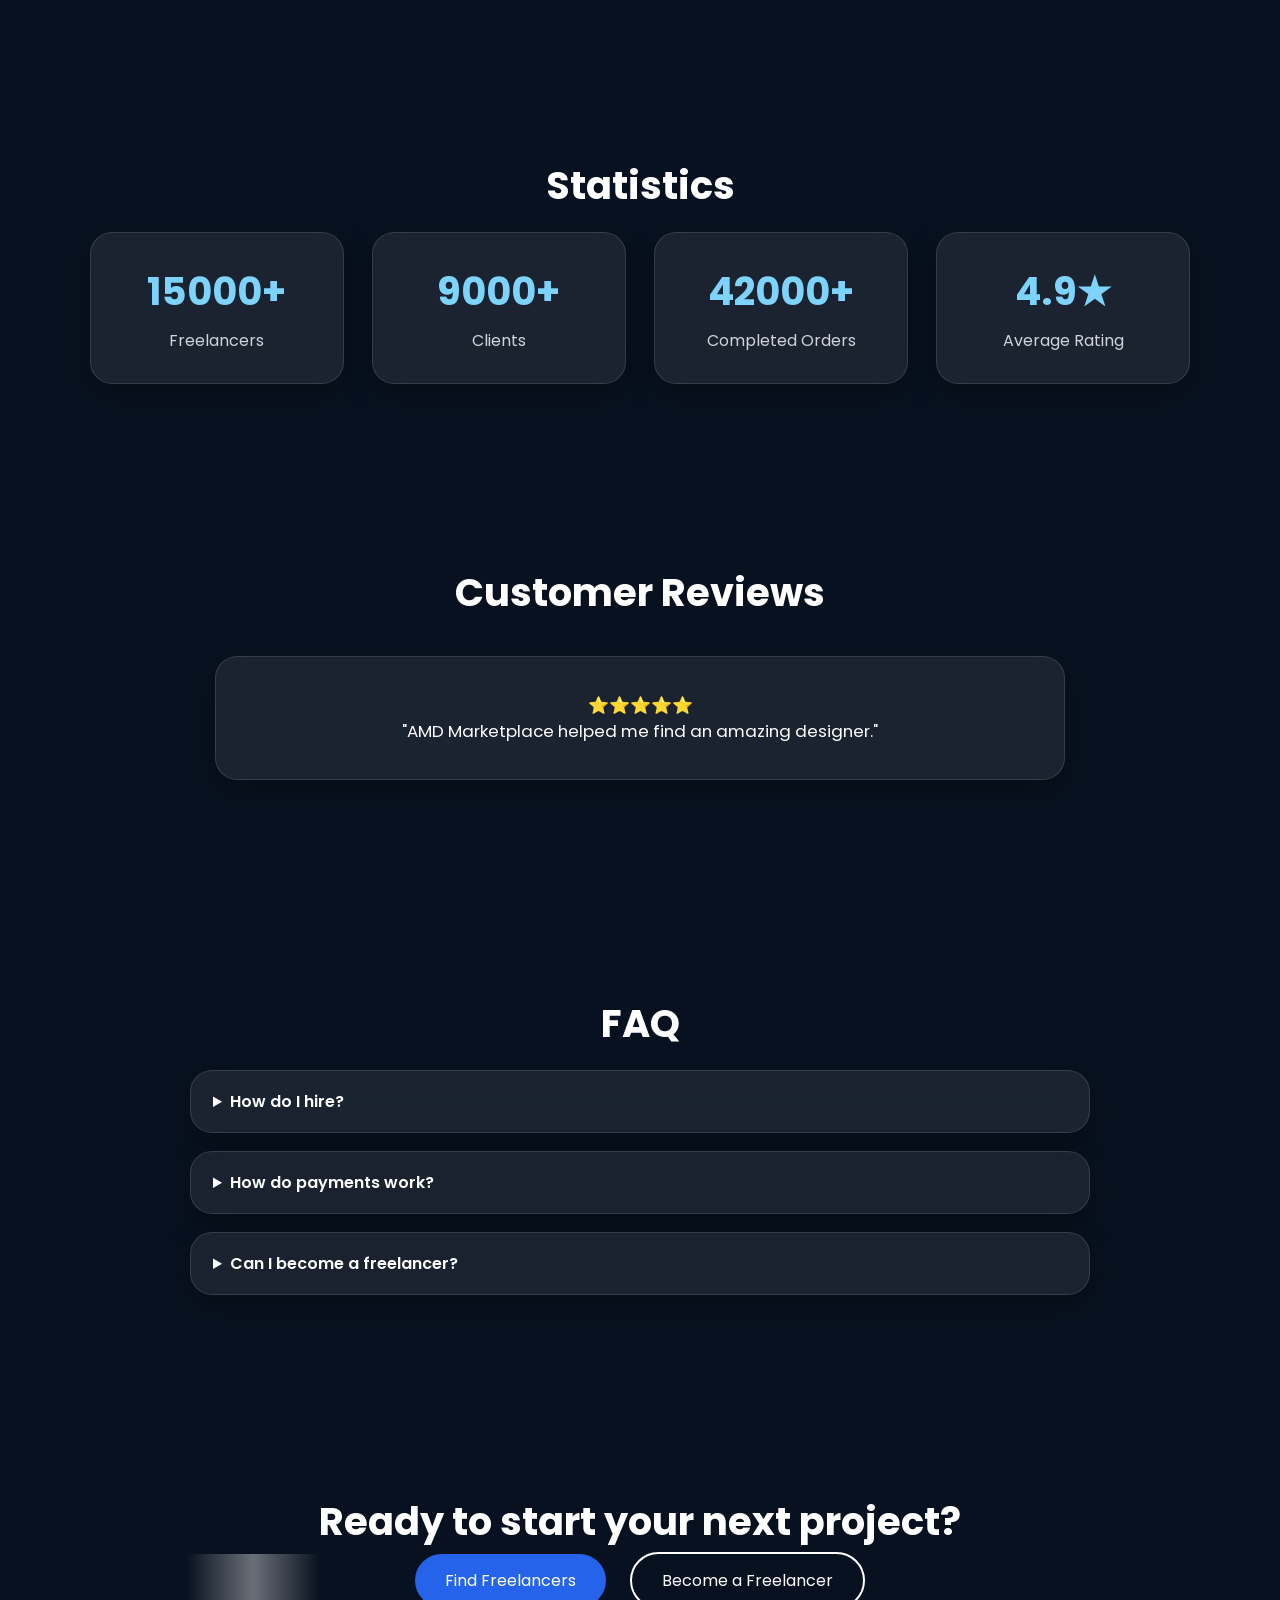
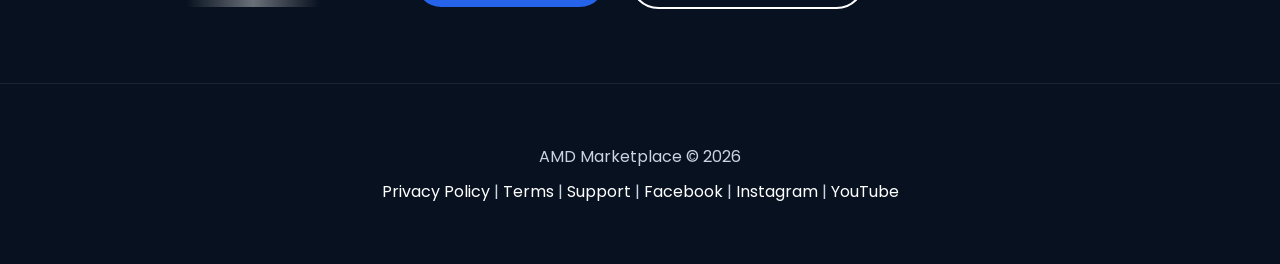
==== commit 9686f25b: "Update index.html" ====
--- a/index.html
+++ b/index.html
@@ -60,7 +60,7 @@
 
 <div class="hero-buttons">
 <a href="#" class="explore-btn">Explore Services</a>
-<a href="#" class="become-btn">Become a Freelancer</a>
+<a href="signup.html" class="become-btn">Become a Freelancer</a>
 </div>
 
 <div class="hero-stats">
--- a/style.css
+++ b/style.css
@@ -610,3 +610,29 @@
         font-size:14px;
     }
 }
+.back-home{
+    margin-top:25px;
+    text-align:center;
+}
+
+.back-btn{
+    display:inline-flex;
+    align-items:center;
+    gap:8px;
+    padding:14px 28px;
+    text-decoration:none;
+    color:#ffffff;
+    font-weight:600;
+    border-radius:50px;
+    border:2px solid rgba(255,255,255,.18);
+    background:rgba(255,255,255,.08);
+    backdrop-filter:blur(12px);
+    transition:.35s ease;
+}
+
+.back-btn:hover{
+    background:linear-gradient(135deg,#2563eb,#4f46e5);
+    border-color:#2563eb;
+    transform:translateY(-3px);
+    box-shadow:0 12px 30px rgba(37,99,235,.35);
+}
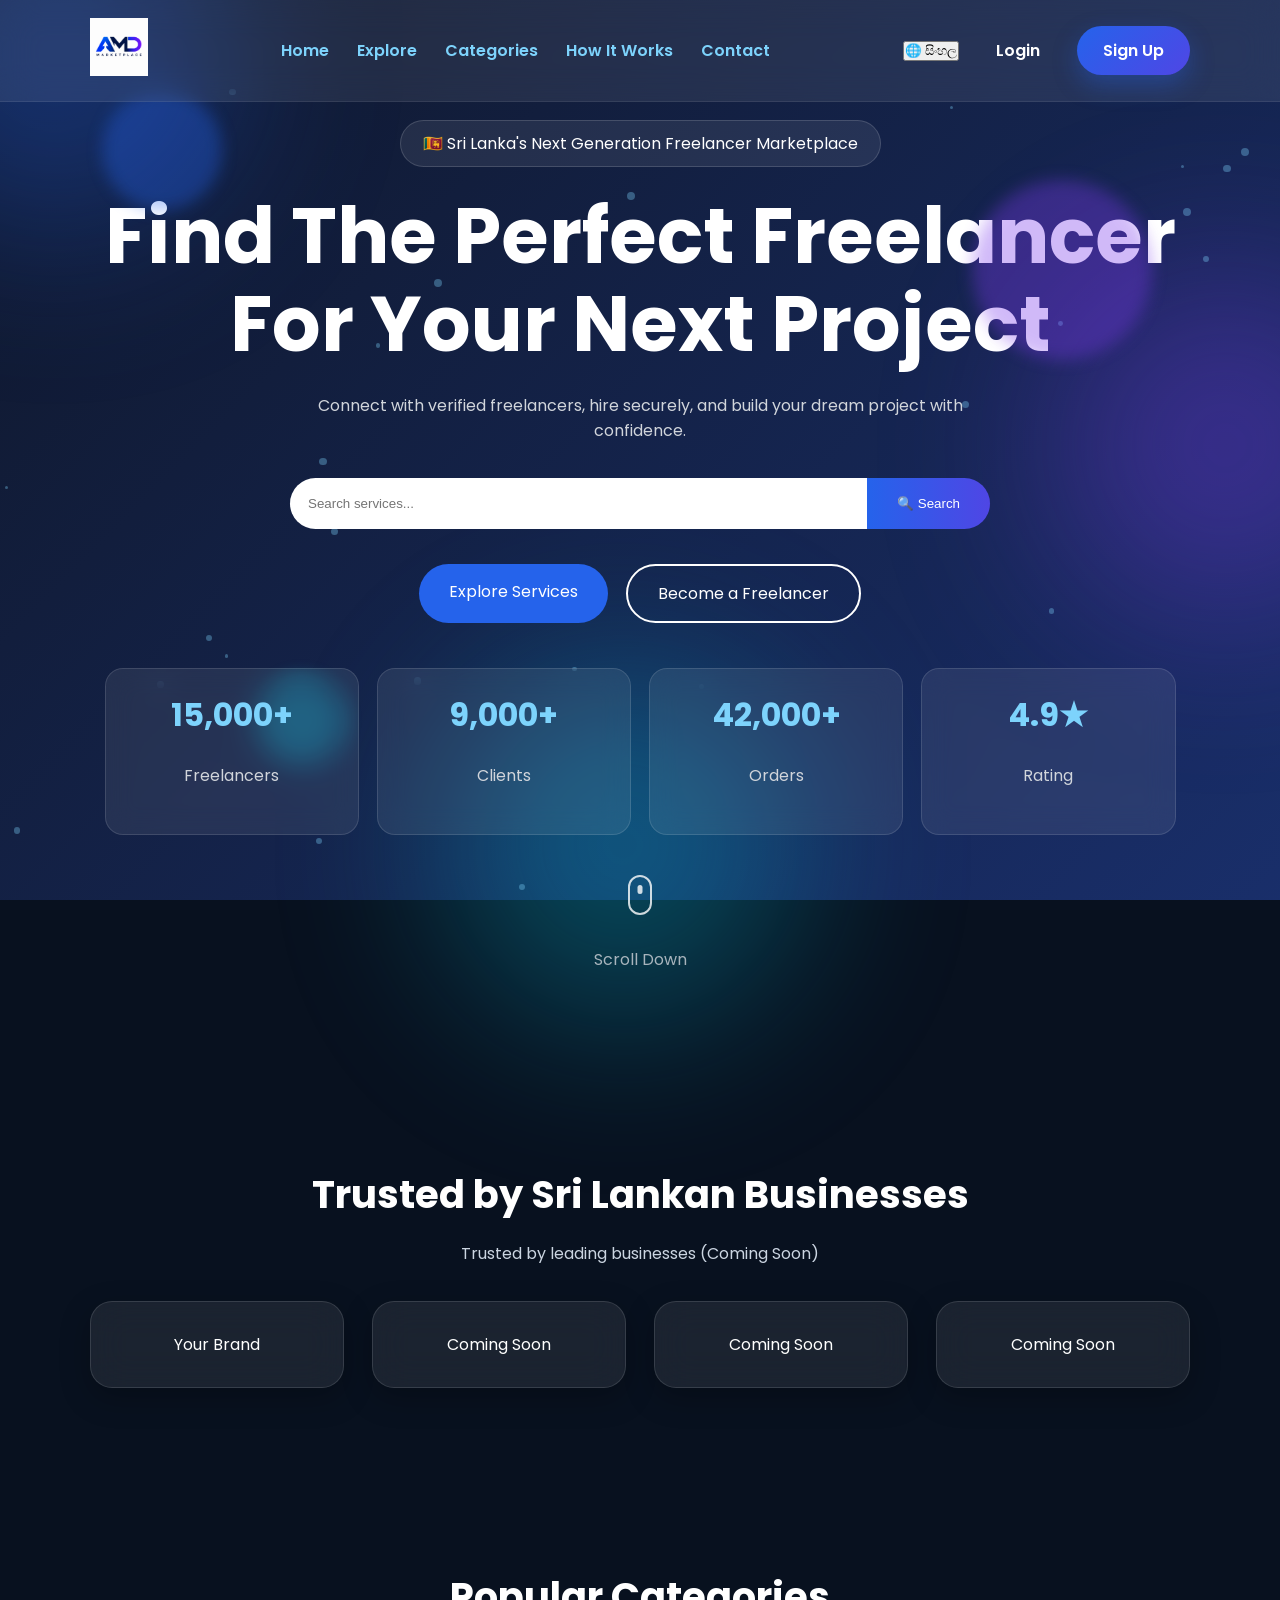
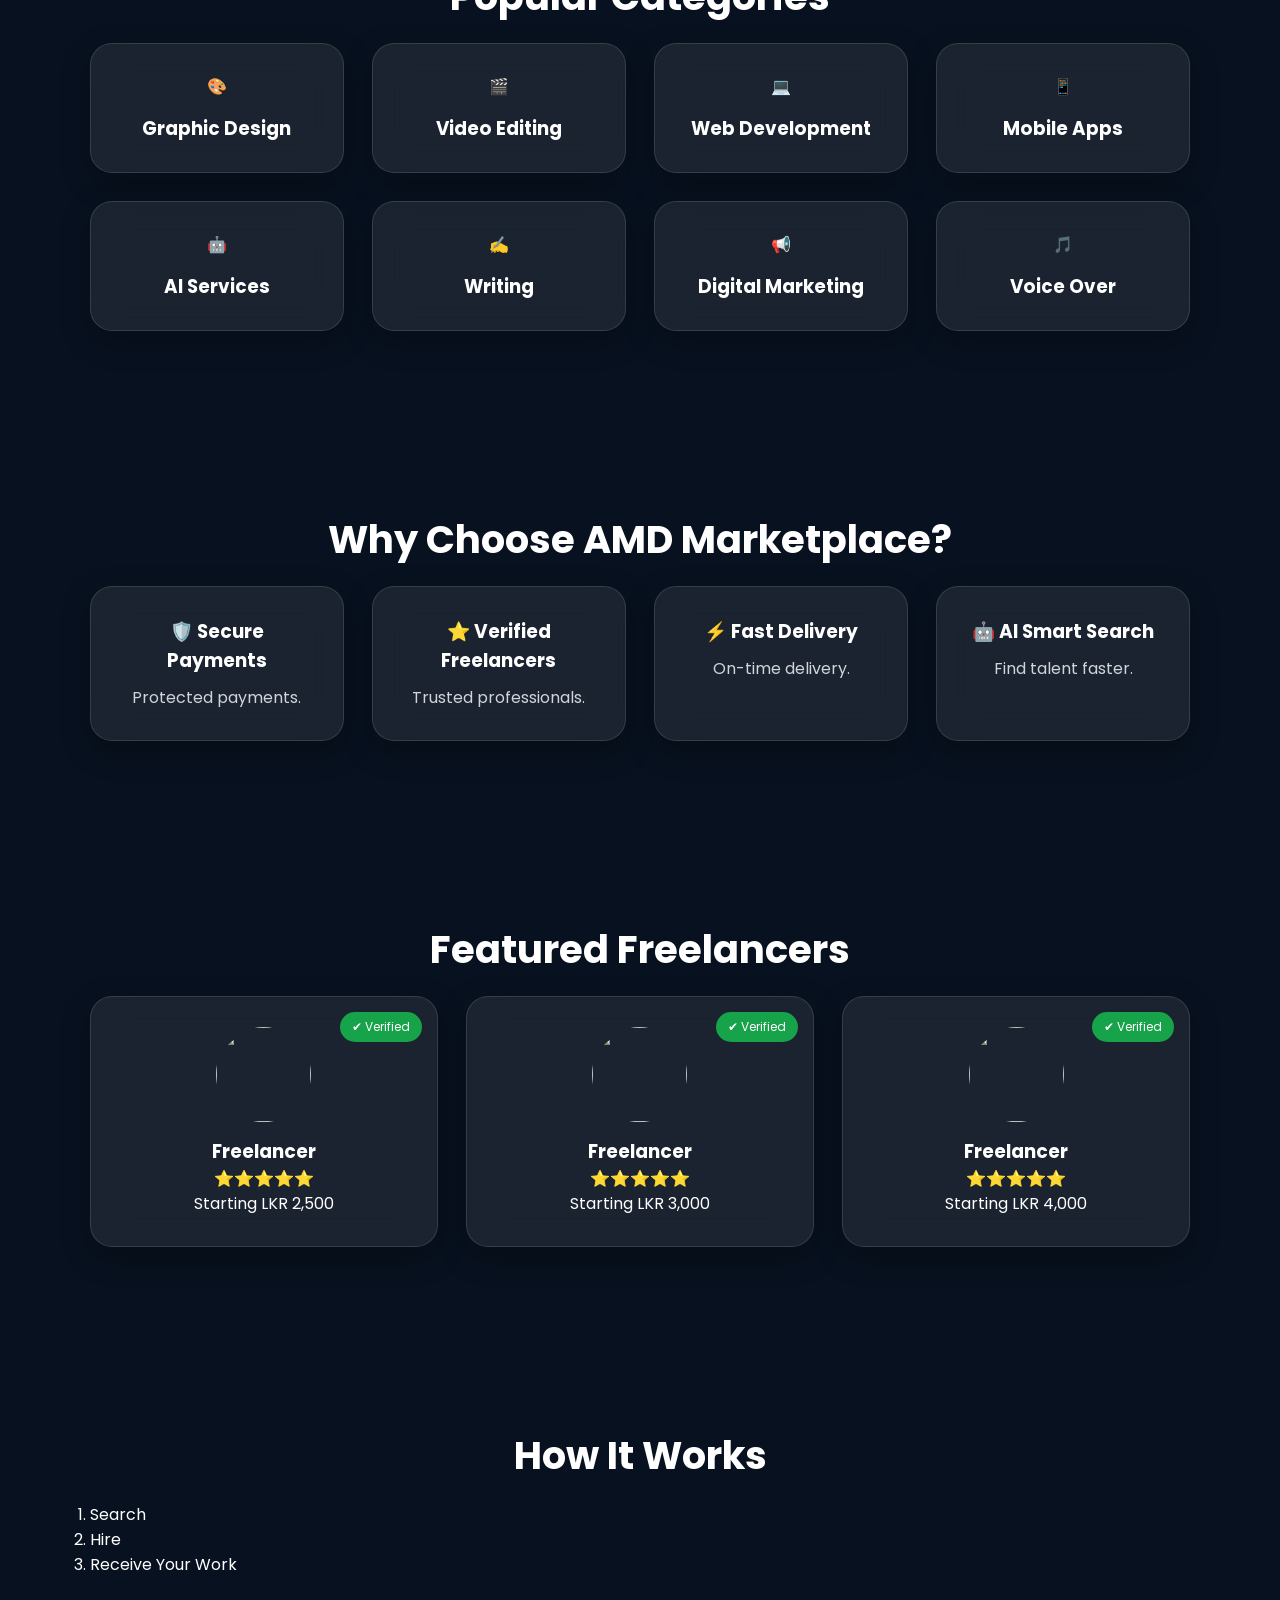
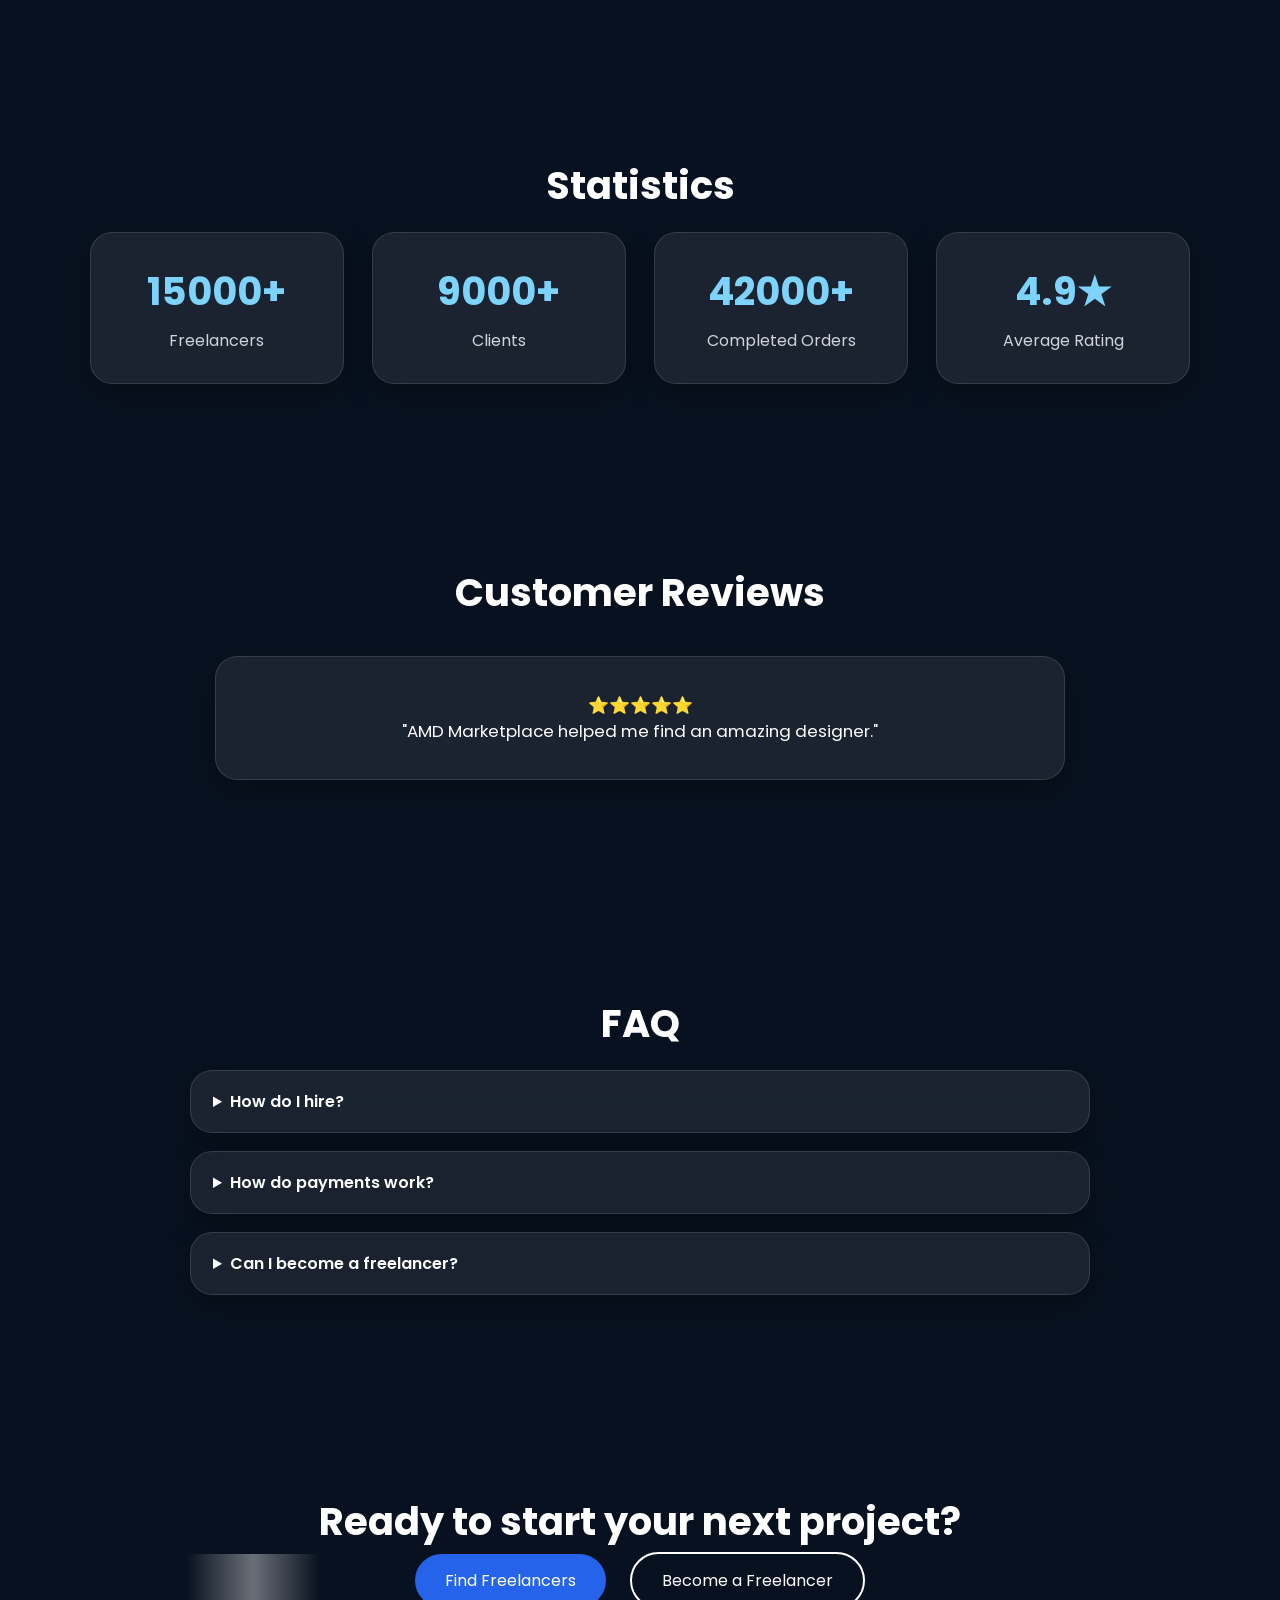
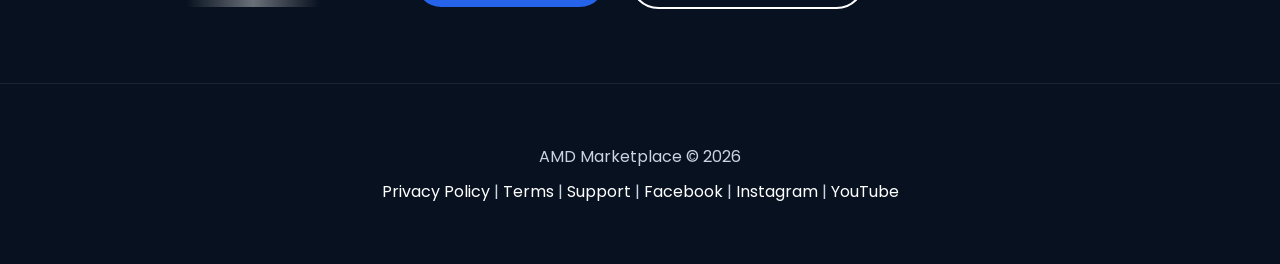
==== commit 6dc7ce02: "Update index.html" ====
--- a/index.html
+++ b/index.html
@@ -28,7 +28,7 @@
 
 <div class="nav-right">
 <button class="language-btn">🌐 සිංහල</button>
-<a href="#" class="login-btn">Login</a>
+<a href="login.html" class="login-btn">Login</a>
 <a href="signup.html" class="signup-btn">Sign Up</a>
 </div>
 </nav>
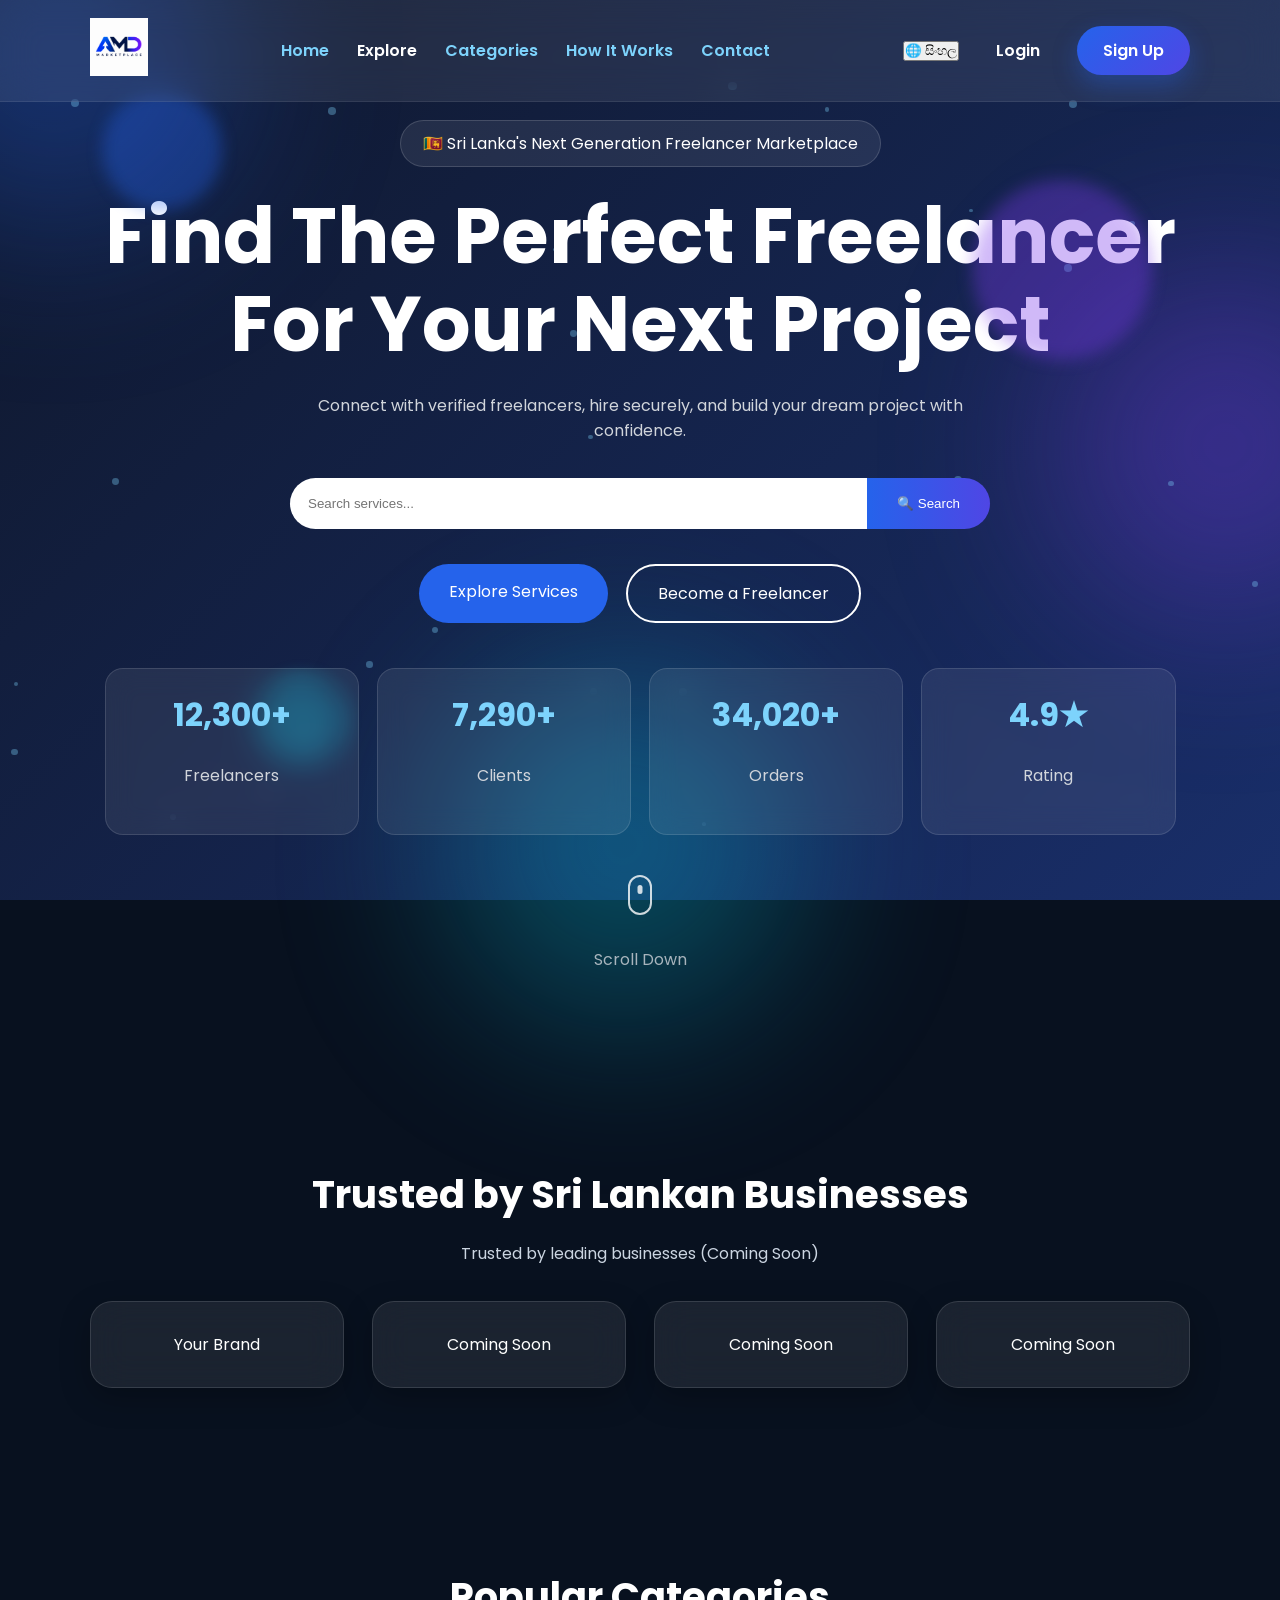
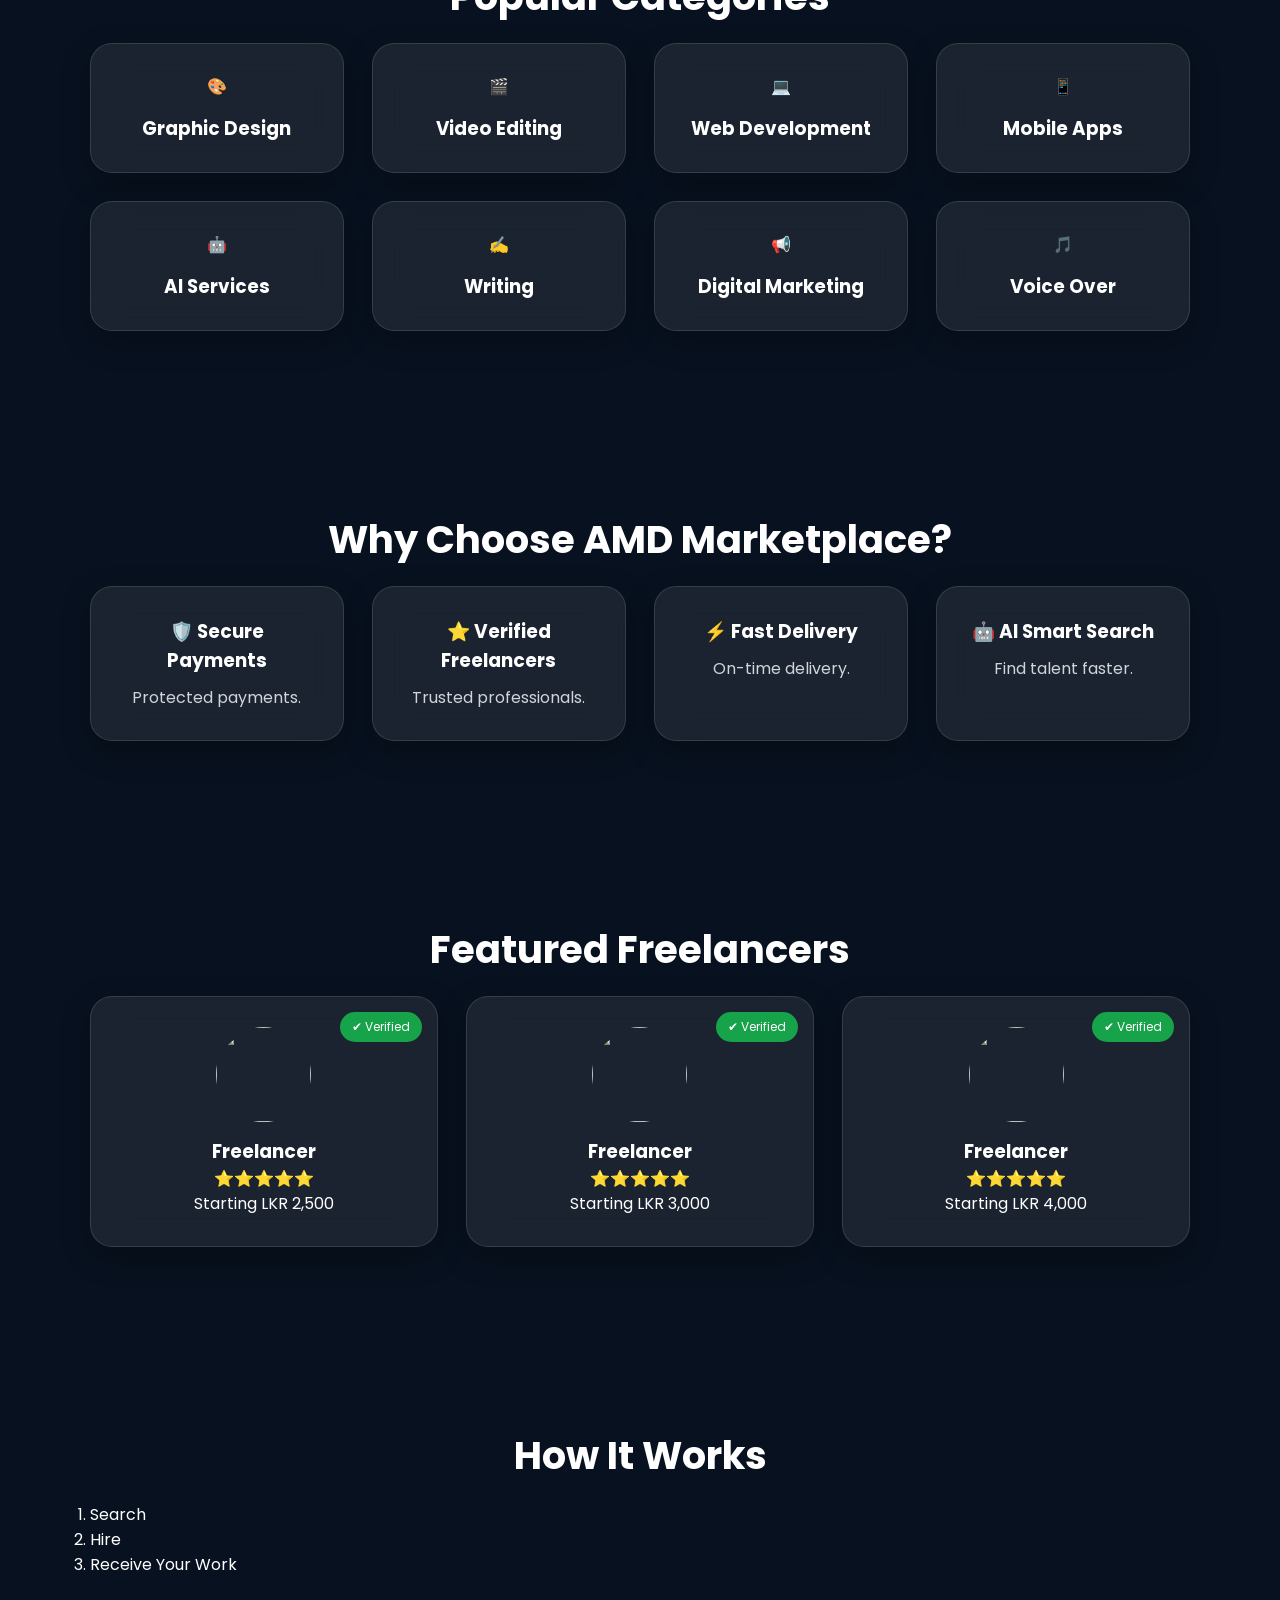
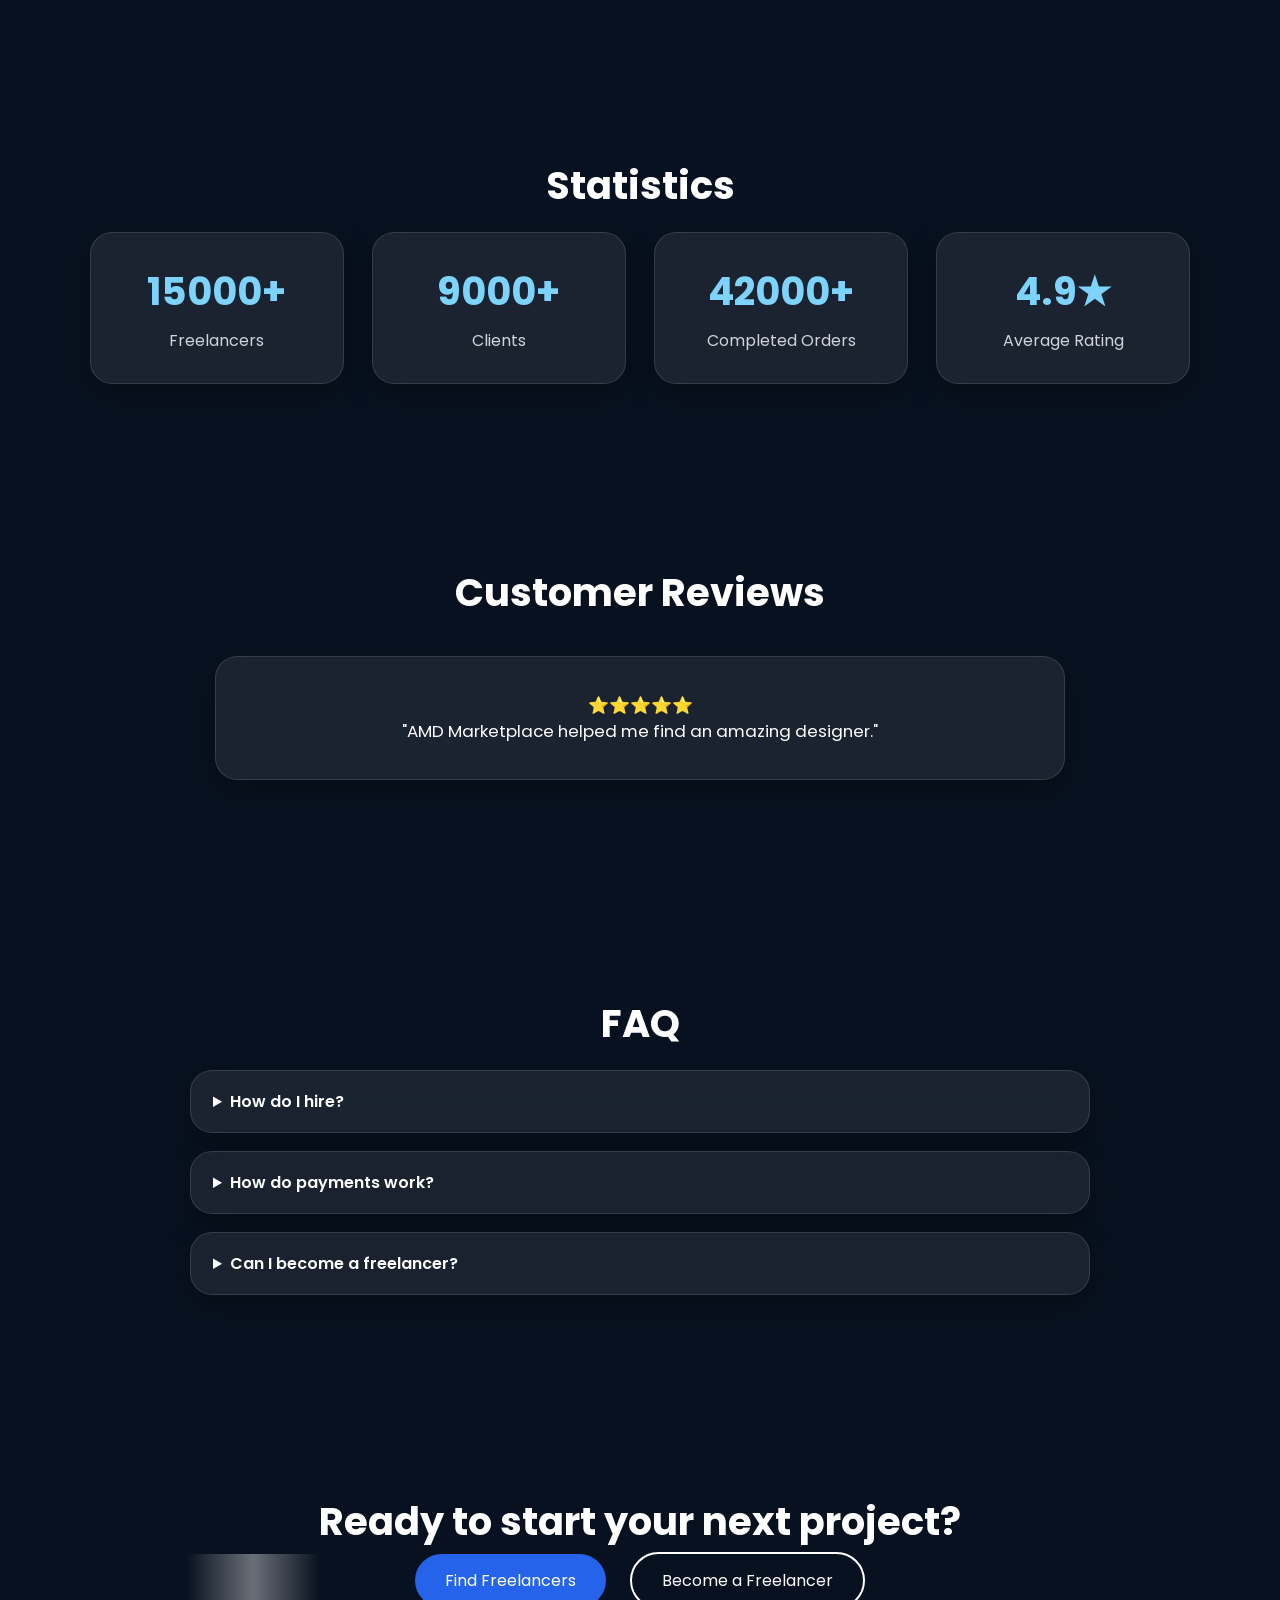
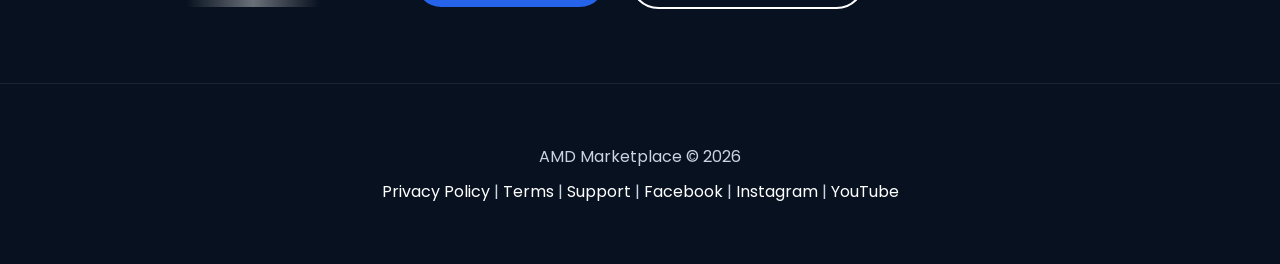
==== commit 4d92ee9a: "Update index.html" ====
--- a/index.html
+++ b/index.html
@@ -20,7 +20,7 @@
 
 <ul class="nav-links">
 <li><a href="#" class="active">Home</a></li>
-<li><a href="#">Explore</a></li>
+<li><a href="profile-setup.html">Explore</a></li>
 <li><a href="#">Categories</a></li>
 <li><a href="#">How It Works</a></li>
 <li><a href="#">Contact</a></li>
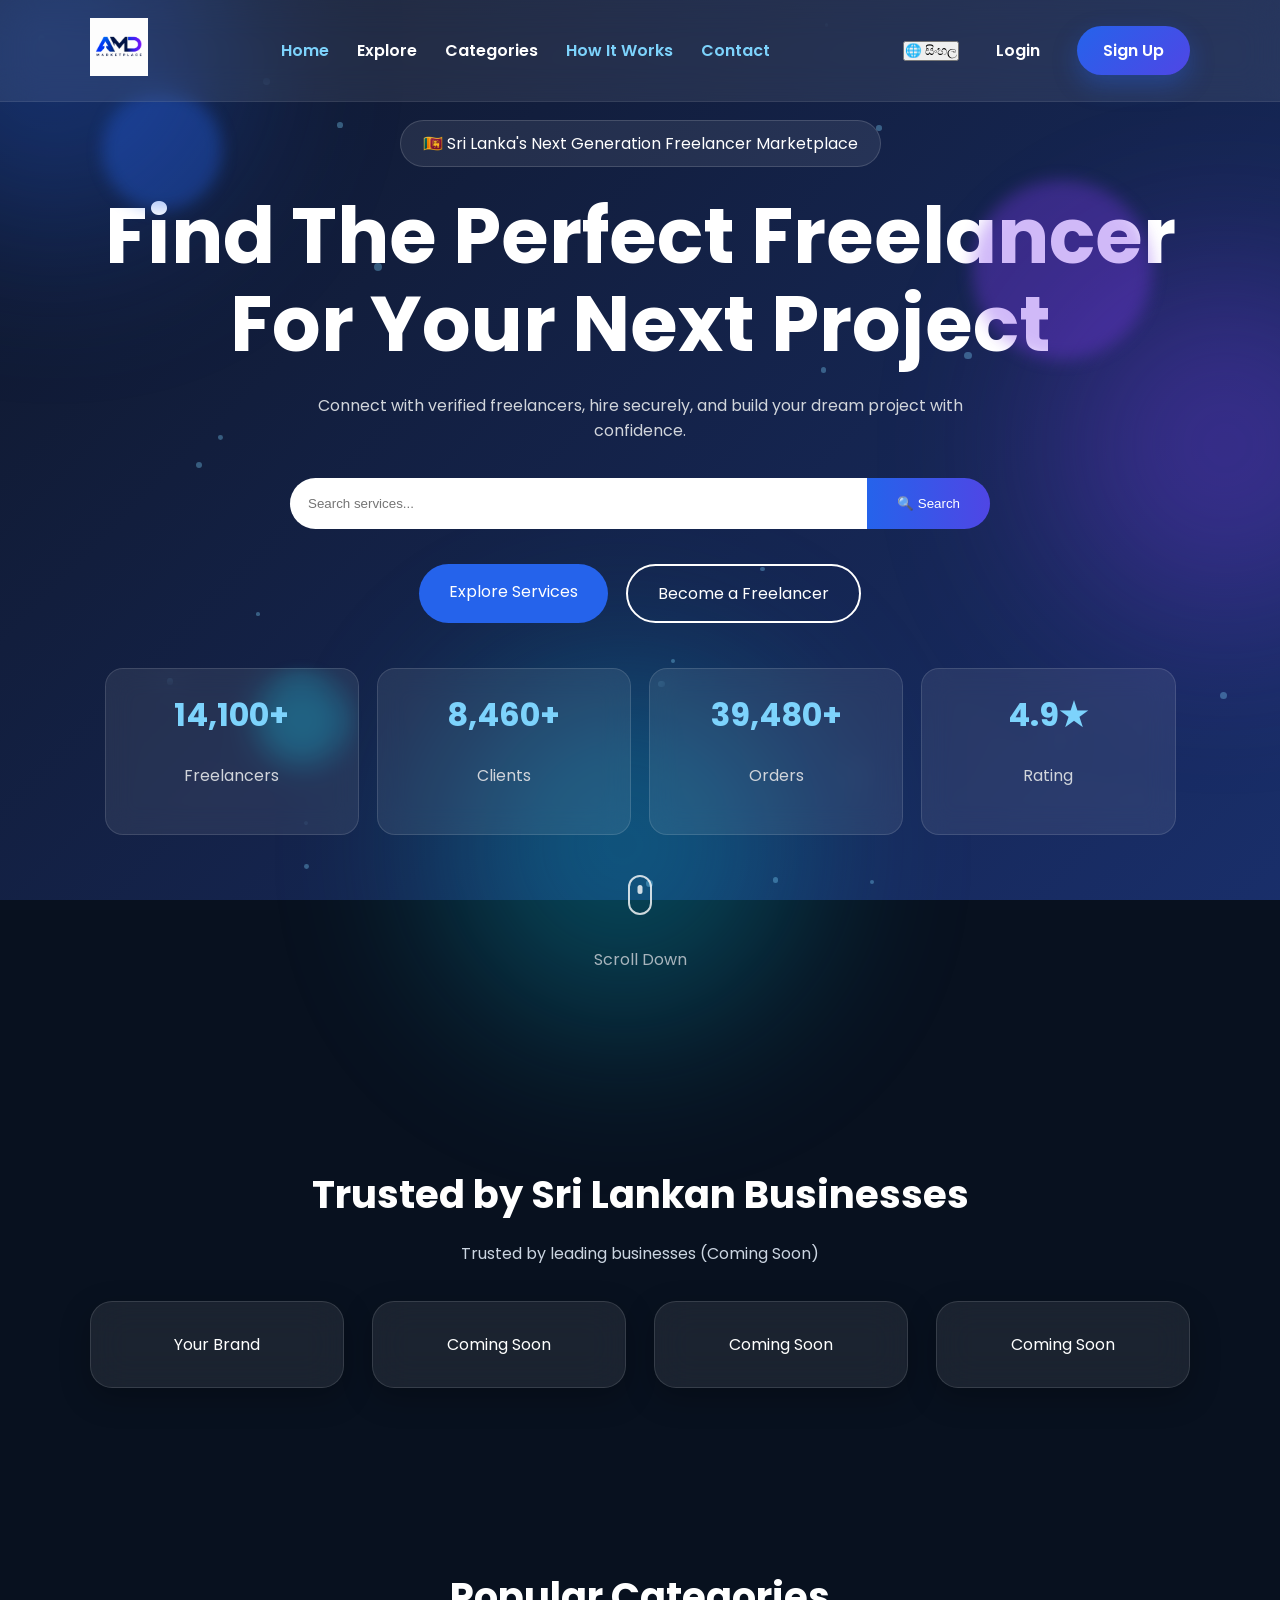
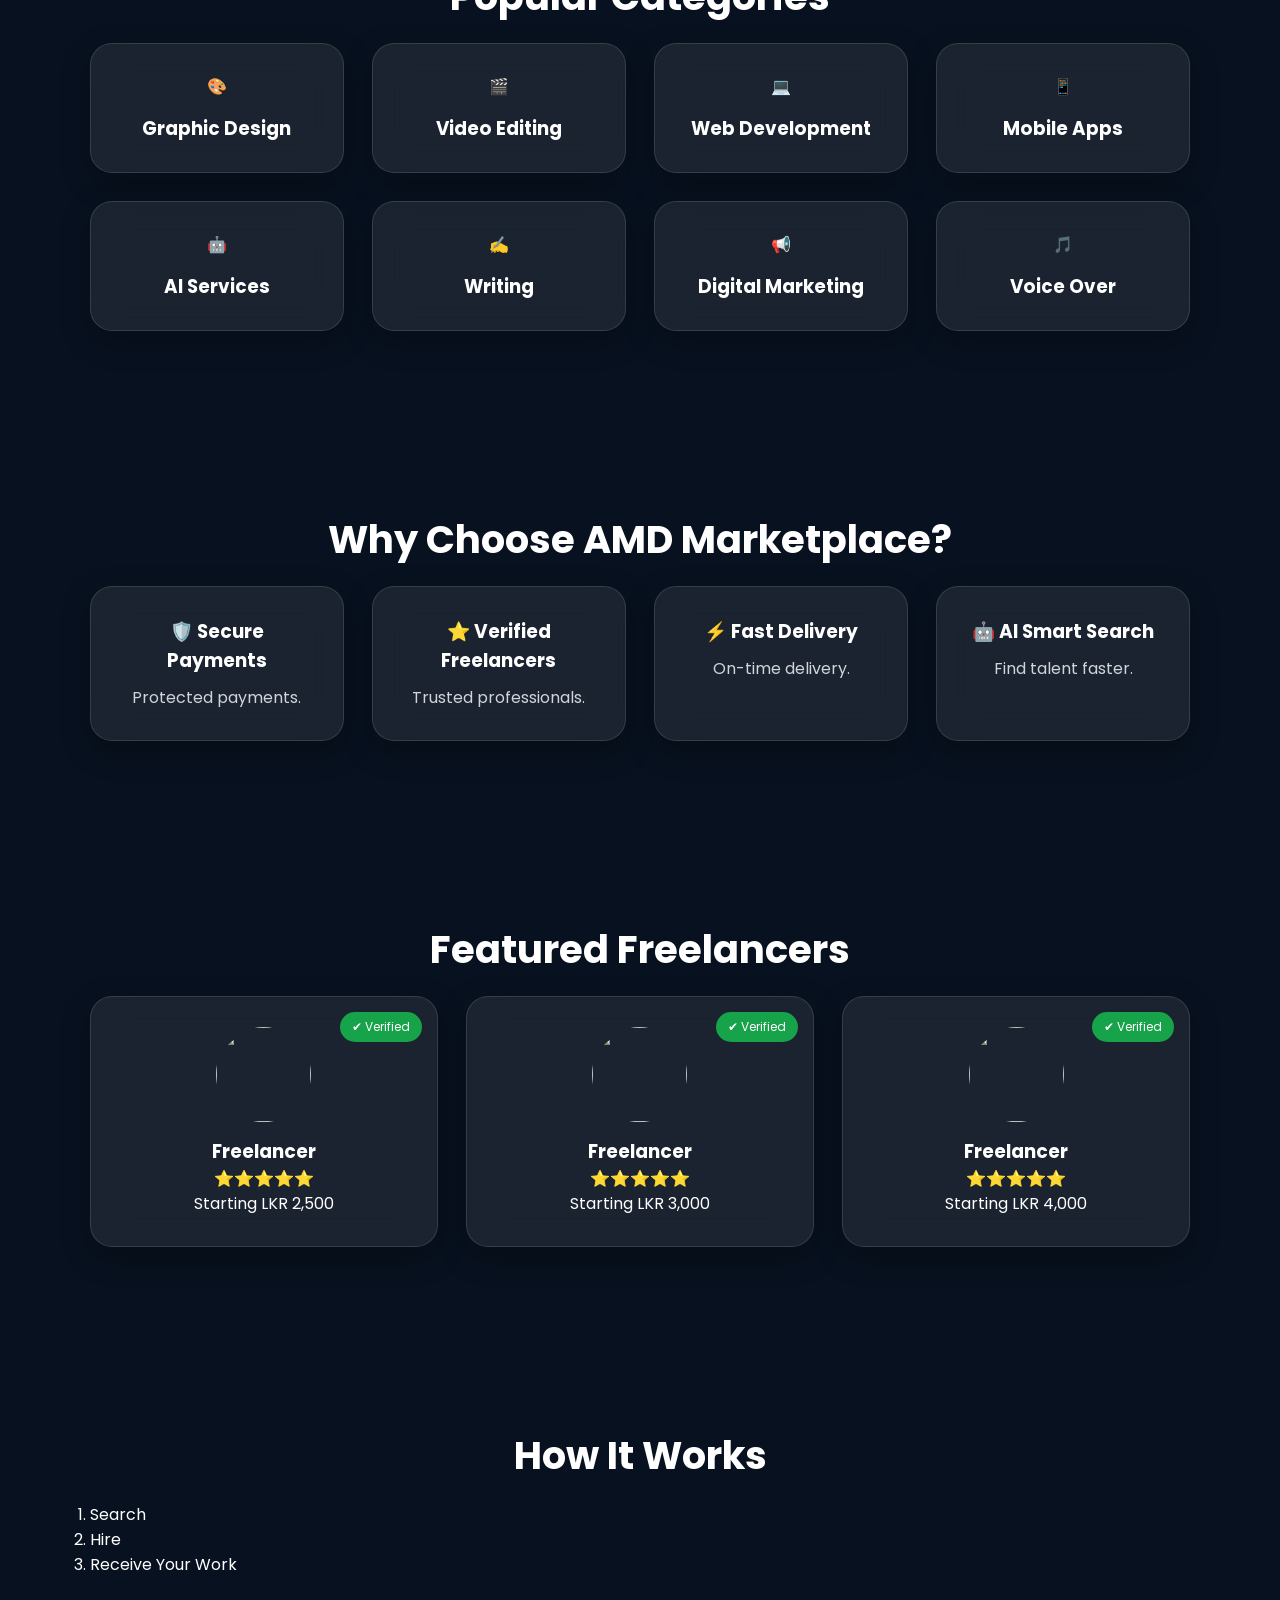
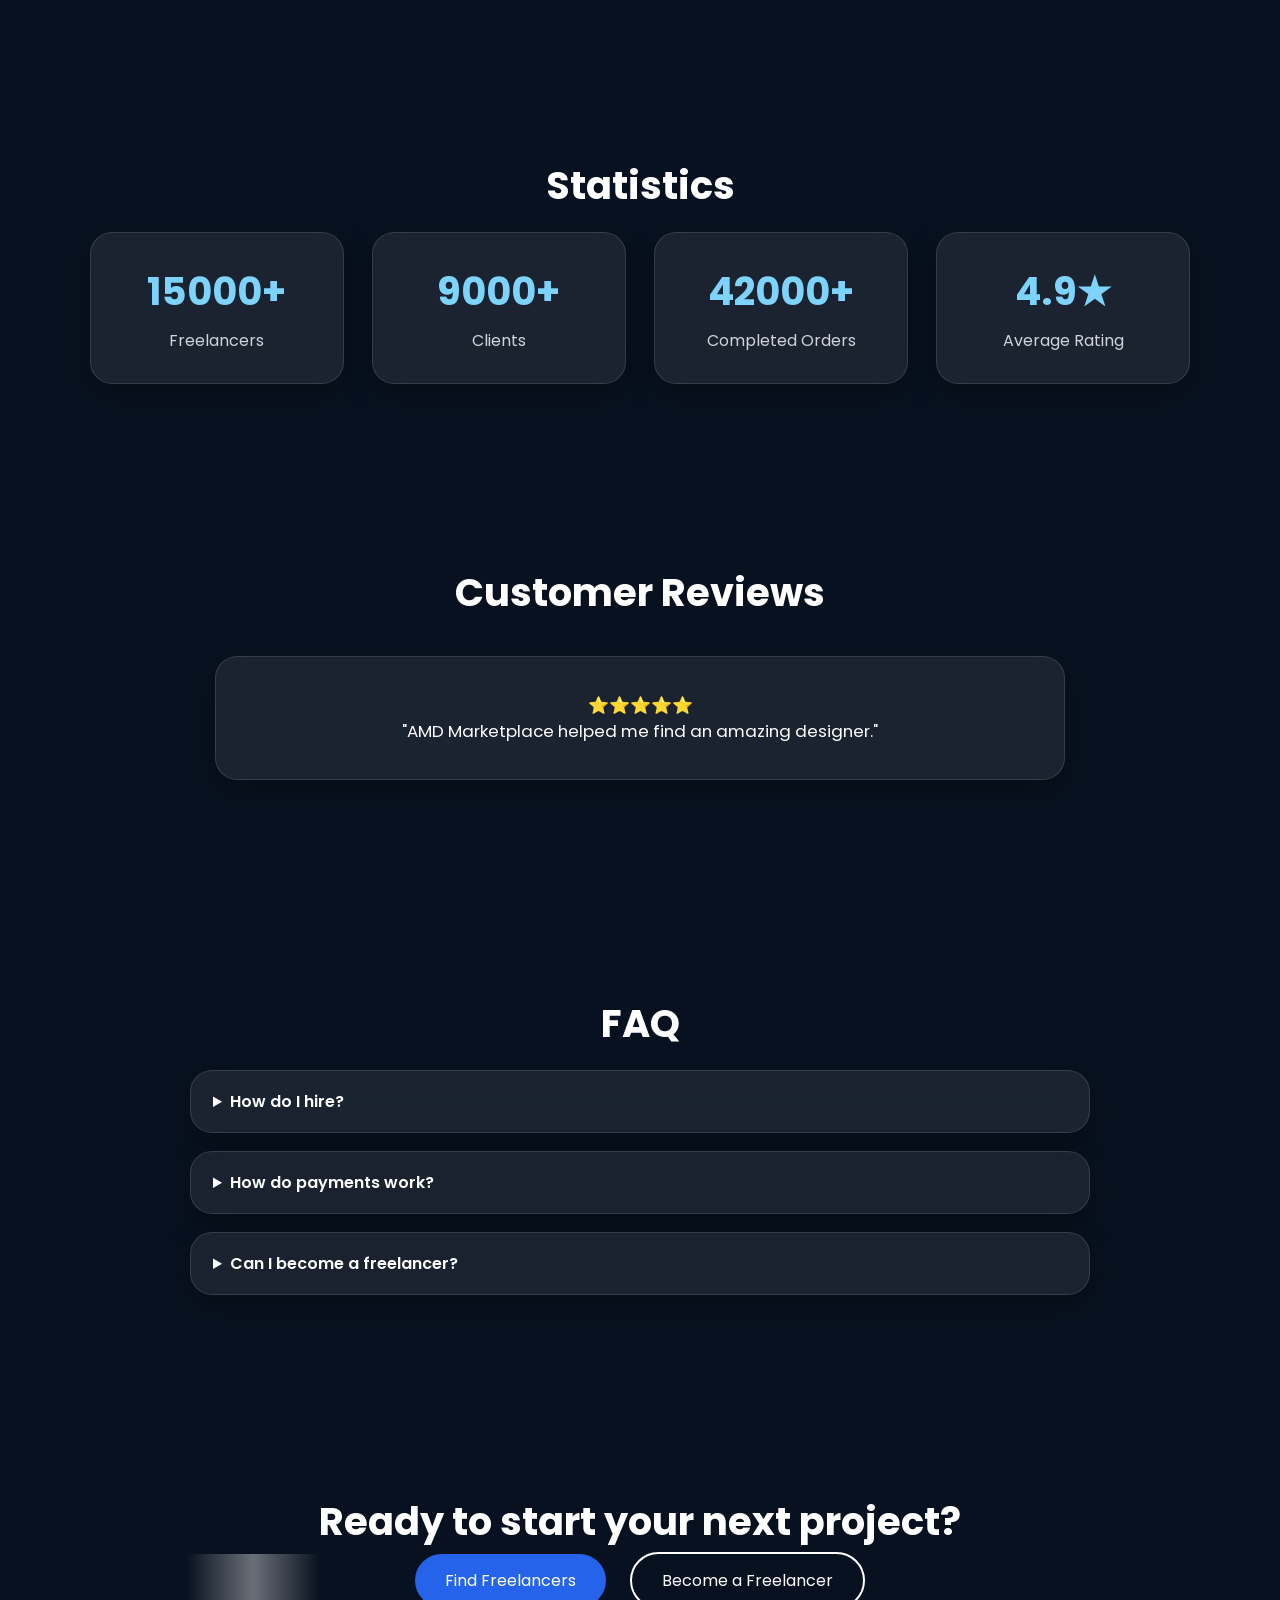
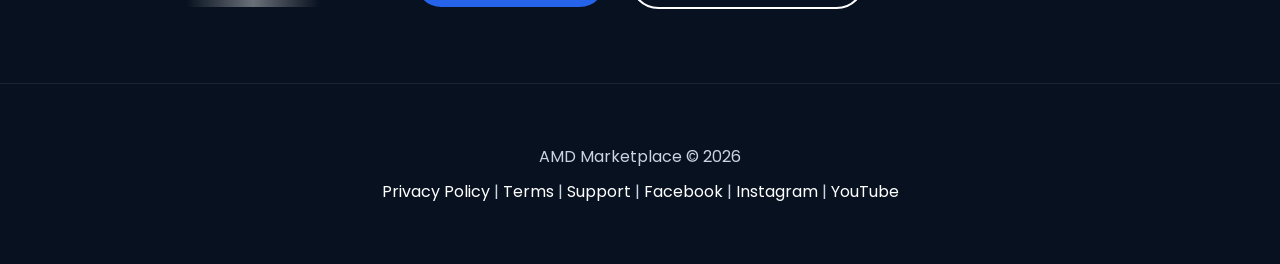
==== commit 243b57b1: "Update index.html" ====
--- a/index.html
+++ b/index.html
@@ -21,7 +21,7 @@
 <ul class="nav-links">
 <li><a href="#" class="active">Home</a></li>
 <li><a href="profile-setup.html">Explore</a></li>
-<li><a href="#">Categories</a></li>
+<li><a href="freelancer-dashboard.html">Categories</a></li>
 <li><a href="#">How It Works</a></li>
 <li><a href="#">Contact</a></li>
 </ul>
